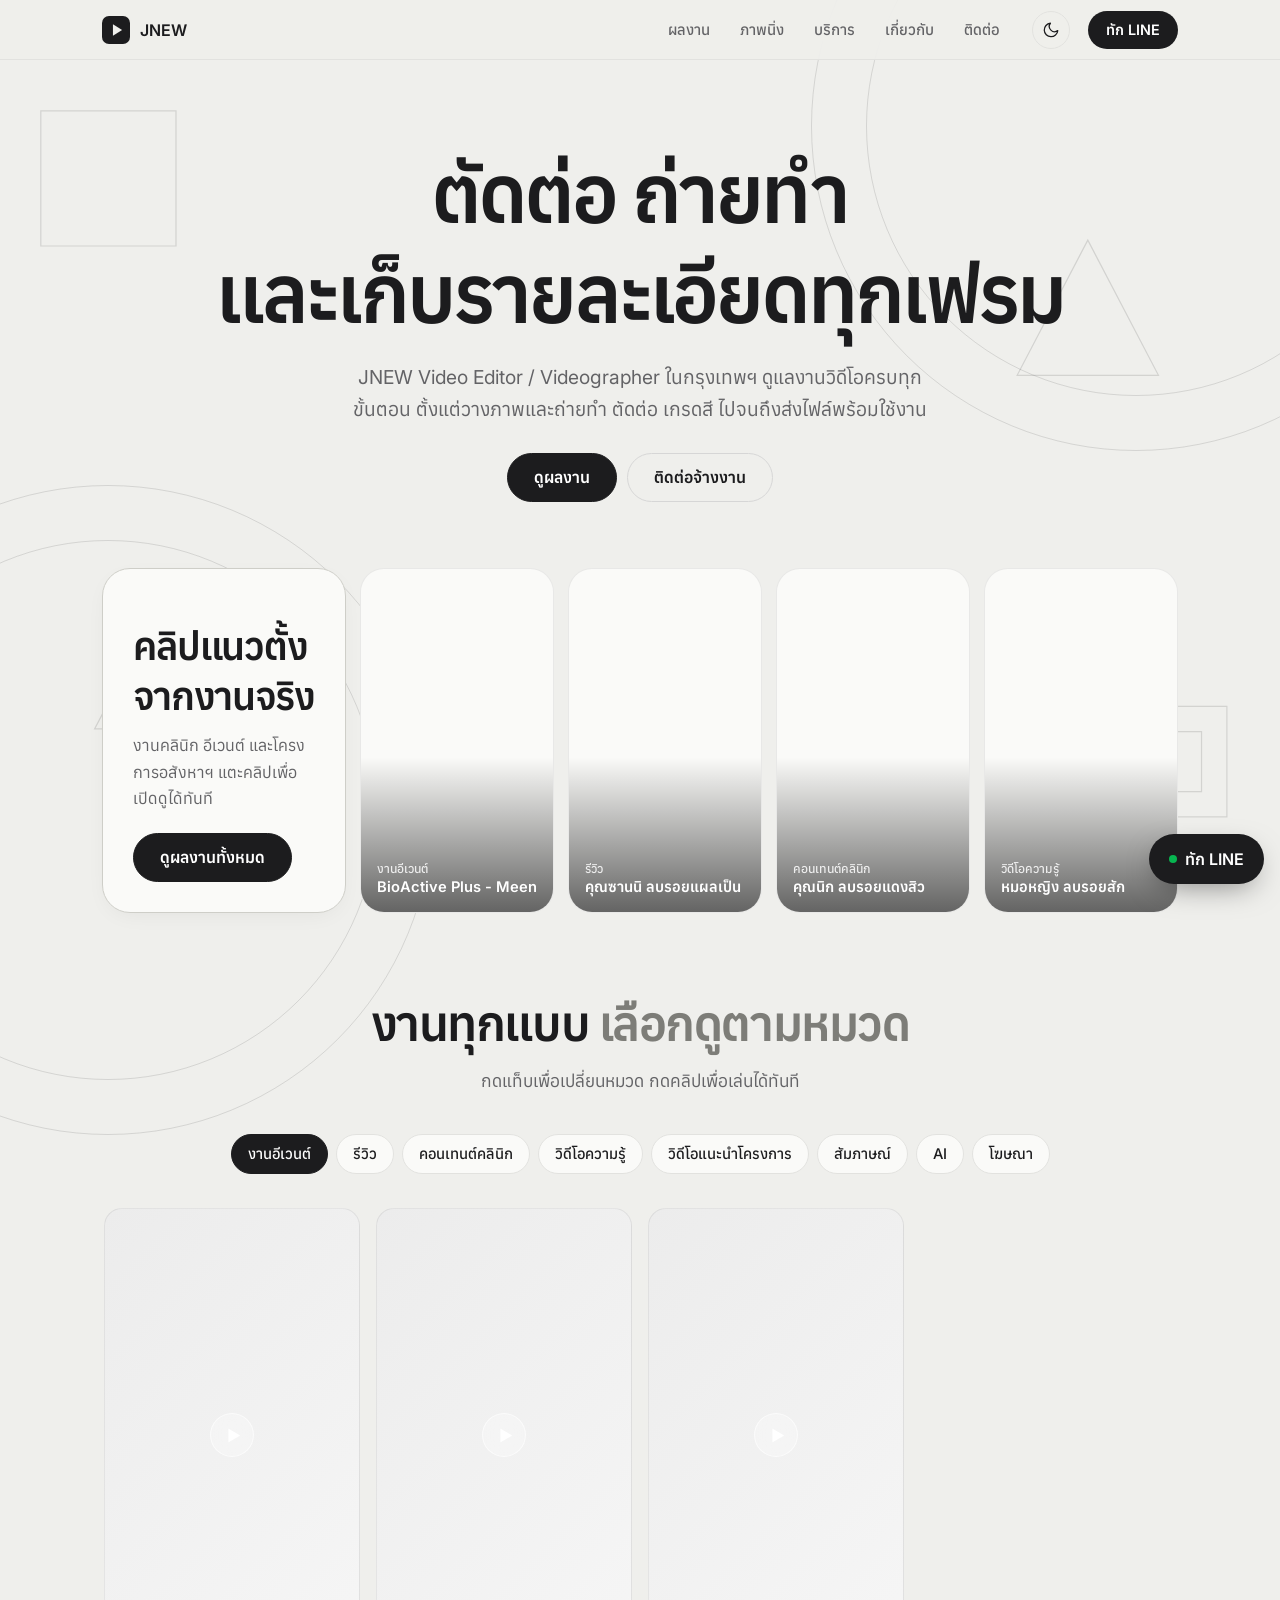
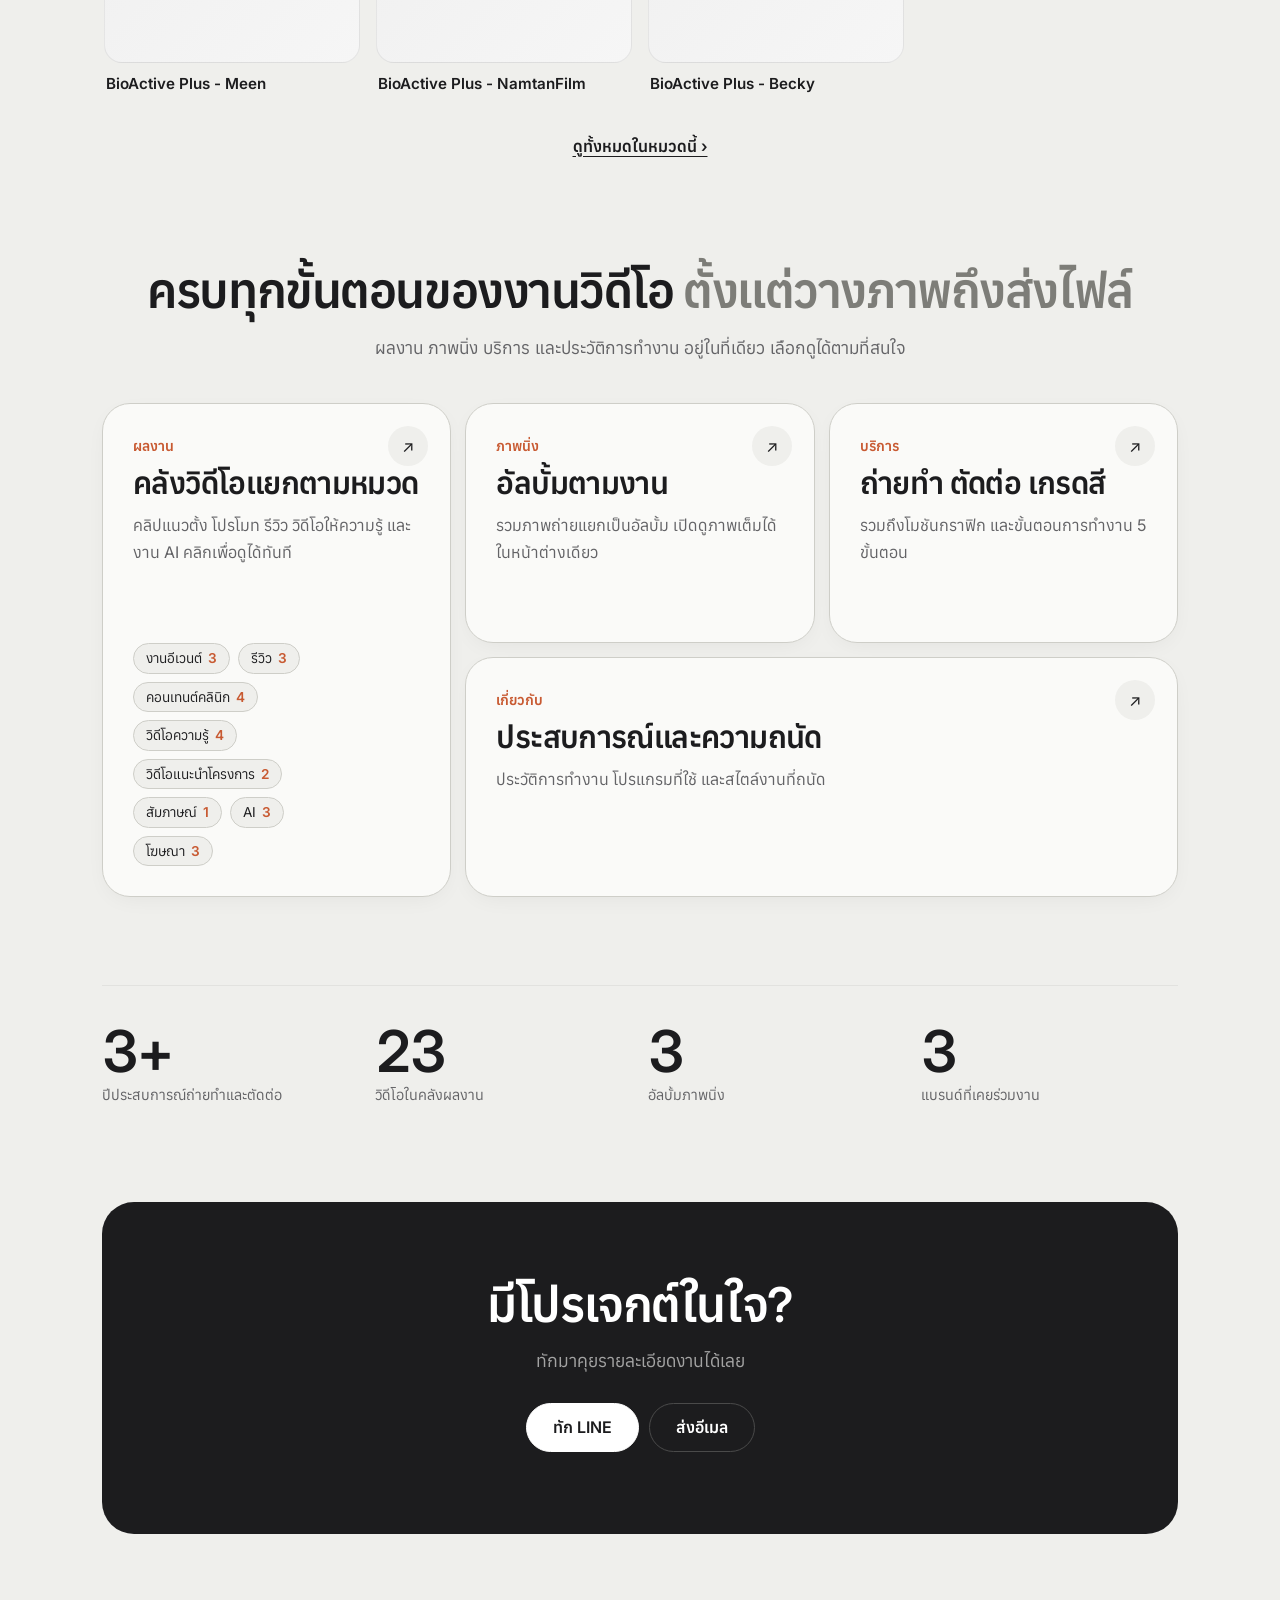
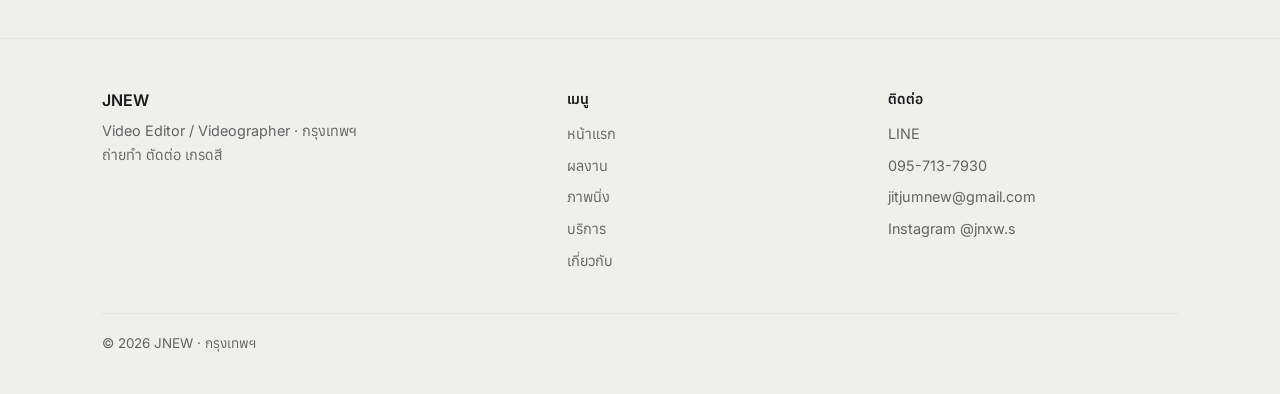
==== index.html @ a4f6f4ff "Add files via upload" ====
<!DOCTYPE html>
<html lang="th">
<head>
<meta charset="utf-8">
<script>(function(){try{var t=localStorage.getItem("jnew-theme");if(t!=="light"&&t!=="dark")t=matchMedia("(prefers-color-scheme:dark)").matches?"dark":"light";document.documentElement.setAttribute("data-theme",t)}catch(e){}})()</script>
<meta name="theme-color" content="#efefec">
<meta name="color-scheme" content="light dark">
<meta name="viewport" content="width=device-width, initial-scale=1, viewport-fit=cover">
<meta name="description" content="ผลงานวิดีโอและภาพนิ่งของ JNEW Video Editor / Videographer ในกรุงเทพฯ ถ่ายทำ ตัดต่อ เกรดสี ครบจบในที่เดียว">
<link rel="canonical" href="https://jnewst.github.io/jnewst/">
<meta property="og:type" content="website">
<meta property="og:locale" content="th_TH">
<meta property="og:site_name" content="JNEW">
<meta property="og:title" content="JNEW Portfolio">
<meta property="og:description" content="ผลงานวิดีโอและภาพนิ่งของ JNEW Video Editor / Videographer ในกรุงเทพฯ ถ่ายทำ ตัดต่อ เกรดสี ครบจบในที่เดียว">
<meta property="og:url" content="https://jnewst.github.io/jnewst/">
<meta property="og:image" content="https://jnewst.github.io/jnewst/og-v3.jpg">
<meta property="og:image:width" content="1200">
<meta property="og:image:height" content="630">
<meta property="og:image:type" content="image/jpeg">
<meta property="og:image:alt" content="JNEW Video Editor / Videographer รับถ่ายทำ ตัดต่อ เกรดสี">
<meta name="twitter:card" content="summary_large_image">
<meta name="twitter:title" content="JNEW Portfolio">
<meta name="twitter:description" content="ผลงานวิดีโอและภาพนิ่งของ JNEW Video Editor / Videographer ในกรุงเทพฯ ถ่ายทำ ตัดต่อ เกรดสี ครบจบในที่เดียว">
<meta name="twitter:image" content="https://jnewst.github.io/jnewst/og-v3.jpg">
<link rel="icon" href="data:image/svg+xml,%3Csvg xmlns='http://www.w3.org/2000/svg' viewBox='0 0 64 64'%3E%3Crect width='64' height='64' rx='14' fill='%230b0b0b'/%3E%3Cpolygon points='25,19 25,45 46,32' fill='%23fff'/%3E%3C/svg%3E">
<title>JNEW Portfolio</title>
<link rel="stylesheet" href="https://fonts.googleapis.com/css2?family=Inter:wght@400;500;600;700&family=Anuphan:wght@300;400;500;600;700&display=swap">
<link rel="stylesheet" href="style.css?v=20261117-5">
</head>
<body>
<a class="skip" href="#main">ข้ามไปเนื้อหาหลัก</a>
<header class="top" id="top"><div class="bar"><a class="brand" href="index.html" aria-label="หน้าแรก"><svg viewBox="0 0 64 64" aria-hidden="true"><rect width="64" height="64" rx="16" fill="#0b0b0b"/><polygon points="25,19 25,45 46,32" fill="#fff"/></svg><span><b>JNEW</b></span></a><nav id="menu" aria-label="เมนูหลัก"><a href="works.html">ผลงาน</a><a href="photos.html" id="navphotos">ภาพนิ่ง</a><a href="services.html">บริการ</a><a href="about.html">เกี่ยวกับ</a><a href="contact.html">ติดต่อ</a></nav><button class="tgl" type="button" aria-label="เปลี่ยนเป็นโหมดมืด"><svg class="i-sun" viewBox="0 0 24 24" aria-hidden="true"><circle cx="12" cy="12" r="4"/><path d="M12 2v2M12 20v2M4.9 4.9l1.4 1.4M17.7 17.7l1.4 1.4M2 12h2M20 12h2M4.9 19.1l1.4-1.4M17.7 6.3l1.4-1.4"/></svg><svg class="i-moon" viewBox="0 0 24 24" aria-hidden="true"><path d="M21 12.8A9 9 0 1 1 11.2 3a7 7 0 0 0 9.8 9.8z"/></svg></button><a class="cta" href="https://line.me/ti/p/kPOHMV6HEb" target="_blank" rel="noopener">ทัก LINE</a><button class="mbtn" type="button" aria-label="เมนู" aria-expanded="false" aria-controls="menu"><i></i><i></i></button></div></header>
<main id="main">
<div class="wrap hero">
<h1><span class="nw">ตัดต่อ</span> <span class="nw">ถ่ายทำ</span><br><span class="nw">และเก็บ</span><wbr><span class="nw">รายละเอียด</span><wbr><span class="nw">ทุกเฟรม</span></h1>
<p class="lead">JNEW Video Editor / Videographer ในกรุงเทพฯ ดูแลงานวิดีโอครบทุกขั้นตอน ตั้งแต่วางภาพและถ่ายทำ ตัดต่อ เกรดสี ไปจนถึงส่งไฟล์พร้อมใช้งาน</p>
<a class="btn" href="works.html">ดูผลงาน</a><a class="btn o" href="https://line.me/ti/p/kPOHMV6HEb" target="_blank" rel="noopener">ติดต่อจ้างงาน</a>
</div>
<div class="wrap">
<section id="featured">
<div class="bento" id="bento">
  <div class="bi"><h2><span class="nw">คลิปแนวตั้ง</span><wbr><span class="nw">จากงานจริง</span></h2><p>งานคลินิก อีเวนต์ และโครงการอสังหาฯ แตะคลิปเพื่อเปิดดูได้ทันที</p><a class="btn" href="works.html">ดูผลงานทั้งหมด</a></div>
</div>
</section>
<section id="bycat"><h2><span class="nw">งานทุกแบบ</span> <span class="g"><span class="nw">เลือกดู</span><wbr><span class="nw">ตามหมวด</span></span></h2><p class="sub">กดแท็บเพื่อเปลี่ยนหมวด กดคลิปเพื่อเล่นได้ทันที</p>
<div class="filters" id="htabs" role="group" aria-label="เลือกหมวดผลงาน"></div>
<div class="hrow" id="hrow"></div>
<p class="more"><a class="lnk" id="hall" href="works.html">ดูทั้งหมดในหมวดนี้ ›</a></p>
</section>
<section><h2><span class="nw">ครบทุกขั้นตอน</span><wbr><span class="nw">ของงานวิดีโอ</span> <span class="g"><span class="nw">ตั้งแต่วางภาพ</span><wbr><span class="nw">ถึงส่งไฟล์</span></span></h2><p class="sub">ผลงาน ภาพนิ่ง บริการ และประวัติการทำงาน อยู่ในที่เดียว เลือกดูได้ตามที่สนใจ</p>
<div class="tiles"><a class="tile" href="works.html"><small>ผลงาน</small><b><span class="nw">คลังวิดีโอ</span><wbr><span class="nw">แยกตามหมวด</span></b><span>คลิปแนวตั้ง โปรโมท รีวิว วิดีโอให้ความรู้ และงาน AI คลิกเพื่อดูได้ทันที</span><div class="tags" id="worktags"></div><i aria-hidden="true">↗</i></a><a class="tile" href="photos.html"><small>ภาพนิ่ง</small><b>อัลบั้มตามงาน</b><span>รวมภาพถ่ายแยกเป็นอัลบั้ม เปิดดูภาพเต็มได้ในหน้าต่างเดียว</span><i aria-hidden="true">↗</i></a><a class="tile" href="services.html"><small>บริการ</small><b>ถ่ายทำ ตัดต่อ เกรดสี</b><span>รวมถึงโมชันกราฟิก และขั้นตอนการทำงาน 5 ขั้นตอน</span><i aria-hidden="true">↗</i></a><a class="tile" href="about.html"><small>เกี่ยวกับ</small><b><span class="nw">ประสบการณ์</span><wbr><span class="nw">และความถนัด</span></b><span>ประวัติการทำงาน โปรแกรมที่ใช้ และสไตล์งานที่ถนัด</span><i aria-hidden="true">↗</i></a></div></section>
<div class="stats" aria-label="สถิติโดยย่อ">
  <div><b class="num"><span data-stat="years" data-suffix="+" data-to="3">3+</span></b><small>ปีประสบการณ์ถ่ายทำและตัดต่อ</small></div>
  <div><b class="num"><span data-stat="works" data-to="23">23</span></b><small>วิดีโอในคลังผลงาน</small></div>
  <div><b class="num"><span data-stat="albums" data-to="3">3</span></b><small>อัลบั้มภาพนิ่ง</small></div>
  <div><b class="num"><span data-stat="brands" data-to="3">3</span></b><small><span class="nw">แบรนด์ที่เคยร่วมงาน</span></small></div>
</div>
<section class="band"><div class="dark"><h2><span class="nw">มีโปรเจกต์ในใจ?</span></h2><p>ทักมาคุยรายละเอียดงานได้เลย</p><a class="btn" href="https://line.me/ti/p/kPOHMV6HEb" target="_blank" rel="noopener">ทัก LINE</a><a class="btn o" href="mailto:jitjumnew@gmail.com">ส่งอีเมล</a></div></section>
</div>
</main>
<footer class="ft"><div class="wrap"><div class="fgrid"><div><b>JNEW</b><p>Video Editor / Videographer · กรุงเทพฯ<br>ถ่ายทำ ตัดต่อ เกรดสี</p></div><div><h4>เมนู</h4><a href="index.html">หน้าแรก</a><a href="works.html">ผลงาน</a><a href="photos.html">ภาพนิ่ง</a><a href="services.html">บริการ</a><a href="about.html">เกี่ยวกับ</a></div><div><h4>ติดต่อ</h4><a href="https://line.me/ti/p/kPOHMV6HEb" target="_blank" rel="noopener">LINE</a><a href="tel:+66957137930">095-713-7930</a><a href="mailto:jitjumnew@gmail.com">jitjumnew@gmail.com</a><a href="https://www.instagram.com/jnxw.s?psln=MWlkempwNTc1dDA4Mw==" target="_blank" rel="noopener">Instagram @jnxw.s</a></div></div><p class="fine">© 2026 JNEW · กรุงเทพฯ</p></div></footer>
<a class="linefab" href="https://line.me/ti/p/kPOHMV6HEb" target="_blank" rel="noopener" aria-label="ทักทาง LINE">ทัก LINE</a>
<dialog id="vdlg" class="adlg vdlg" aria-label="เล่นวิดีโอ"><div class="ablur"></div><div class="awrap"><div class="ahead"><b id="vtitle"></b><small id="vcat"></small></div><div class="aslot" id="vslot"><div class="apanel" id="vpanel"><img class="acover" id="vcover" alt=""><div class="vplayer" id="vplayer"></div></div></div><div class="vtools"><button class="vshare vnav" id="vprev" type="button" aria-label="คลิปก่อนหน้า">‹ ก่อนหน้า</button><button class="vshare" id="vshare" type="button">คัดลอกลิงก์ผลงานนี้</button><button class="vshare vnav" id="vnext" type="button" aria-label="คลิปถัดไป">ถัดไป ›</button><a class="vext" id="vext" target="_blank" rel="noopener">เล่นไม่ได้? เปิดดูบน Vimeo</a></div></div><button id="vclose">ปิด</button></dialog><script src="site.js?v=20261117-5"></script>
</body>
</html>
---- style.css ----
/* base + dialogs + cards (from original) */
.card .badge{position:absolute;right:8px;bottom:8px;z-index:1;font-size:.8rem;background:rgba(0,0,0,.6);border:1px solid rgba(255,255,255,.35);border-radius:99px;padding:1px 10px;color:#fff}
.adlg{position:fixed;inset:0;width:100vw;max-width:none;height:100vh;height:100dvh;max-height:none;margin:0;padding:0;border:0;border-radius:0;background:transparent;color:var(--ink);overflow:hidden;--ease:cubic-bezier(.32,.72,0,1)}
.adlg::backdrop{background:transparent}
.adlg .ablur{position:absolute;inset:0;background:rgba(11,11,11,.55);opacity:0;-webkit-backdrop-filter:blur(0);backdrop-filter:blur(0);transition:opacity .45s ease,-webkit-backdrop-filter .5s ease,backdrop-filter .5s ease}
.adlg.in .ablur{opacity:1;-webkit-backdrop-filter:blur(30px) saturate(1.3);backdrop-filter:blur(30px) saturate(1.3)}
.adlg .awrap{position:absolute;inset:0;display:flex;flex-direction:column;align-items:center;justify-content:center;gap:14px;padding:max(24px,env(safe-area-inset-top)) 12px 24px}
.adlg .ahead{text-align:center;color:#fff;max-width:92vw;opacity:0;transform:translateY(10px);transition:opacity .4s ease .12s,transform .55s var(--ease) .12s}
.adlg.in .ahead{opacity:1;transform:none}
.adlg .ahead b{display:block;font-size:1.5rem;font-weight:600;line-height:1.3;text-shadow:0 2px 16px #0009;overflow-wrap:anywhere}
.adlg .ahead small{display:block;color:#bdbdbd;font-size:.9rem}
.adlg .aslot{width:min(920px,92vw)}
.adlg .apanel{position:relative;overflow:hidden;border-radius:30px;background:rgba(32,32,32,.55);-webkit-backdrop-filter:blur(30px);backdrop-filter:blur(30px);border:1px solid rgba(255,255,255,.16);box-shadow:0 30px 80px -20px #000c,inset 0 1px 0 #ffffff30}
.adlg .apanel.fly{position:fixed;margin:0;transition:left .55s var(--ease),top .55s var(--ease),width .55s var(--ease),height .55s var(--ease),border-radius .55s var(--ease)}
.adlg .acover{position:absolute;inset:0;width:100%;height:100%;object-fit:cover;pointer-events:none;transition:opacity .45s ease}
.adlg.in .acover{opacity:0}
.adlg .agrid{position:relative;max-height:calc(100vh - 170px);max-height:calc(100dvh - 170px);overflow:auto;overscroll-behavior:contain;padding:16px;display:flex;flex-wrap:wrap;align-content:flex-start;gap:10px;--h:150px;opacity:0;transition:opacity .35s ease .2s}
.adlg.in .agrid{opacity:1}
@media(min-width:720px){.adlg .agrid{--h:210px}}
.adlg .agrid::after{content:"";flex:100 1 0}
.adlg .agrid button{padding:0;border:0;border-radius:14px;overflow:hidden;aspect-ratio:var(--r,1);flex:var(--r,1) 1 calc(var(--r,1)*var(--h,150px));min-width:0;cursor:pointer;background:#1c1c1c;opacity:0;transform:scale(.82);transition:opacity .4s ease,transform .55s var(--ease);transition-delay:calc(var(--i,0)*24ms + 240ms)}
.adlg.in .agrid button{opacity:1;transform:none}
.adlg.in .agrid button:hover{transform:scale(1.04);transition-delay:0s}
.adlg .agrid img{display:block;width:100%;height:100%;object-fit:cover}
.card.album:active{transform:scale(.97)}
.card:active{transform:scale(.97)}
.vdlg .apanel{width:100%;height:100%;background:#000}
.vdlg .vplayer{position:absolute;inset:0;opacity:0;transition:opacity .25s ease}
.vdlg.in .vplayer{opacity:1;transition:opacity .4s ease .4s}
.vdlg .vplayer iframe{position:absolute;left:50%;top:50%;width:var(--pw);height:var(--ph);transform:translate(-50%,-50%);border:0;background:#000}
.vdlg .vext{color:#bdbdbd;font-size:.85rem;text-decoration:none;opacity:0;transition:opacity .3s ease}
.vdlg.in .vext{opacity:1;transition:opacity .4s ease .5s}
@media(prefers-reduced-motion:reduce){.adlg *{transition-duration:.01ms!important;transition-delay:0s!important}}
#pprev,#pnext{top:50%;transform:translateY(-50%);right:auto;left:8px;font-size:1.3rem;padding:0 14px}
#pnext{left:auto;right:8px}
#pdlg{width:auto;max-width:94vw;background:transparent}
#pdlg img{display:block;max-width:94vw;max-height:88vh;margin:auto;border-radius:6px}
.card .poster{position:relative;aspect-ratio:9/16;overflow:hidden;display:grid;place-items:center;transition:filter .2s}
.card.h .poster{aspect-ratio:16/9}
.card .poster img{position:absolute;inset:0;width:100%;height:100%;object-fit:cover}
.card .play{position:relative;z-index:1;width:46px;height:46px;border-radius:50%;background:rgba(0,0,0,.5);border:1px solid rgba(255,255,255,.5);display:grid;place-items:center;font-size:1rem;padding-left:3px}
.card:hover .poster{filter:brightness(1.3)}
dialog{border:0;padding:0;background:#000;width:min(960px,94vw);border-radius:6px;position:fixed}
dialog::backdrop{background:rgba(11,11,11,.85)}
dialog .box{aspect-ratio:16/9;display:grid;place-items:center;color:#fff;text-align:center;padding:20px}
dialog .box.v{aspect-ratio:9/16;max-height:88vh;padding:0}
dialog iframe{width:100%;height:100%;border:0}
dialog>button{position:absolute;top:8px;right:8px;font:inherit;background:#fff;color:#000;border:0;border-radius:4px;padding:2px 12px;cursor:pointer;z-index:2}
.card .poster img{transition:opacity .5s ease}
.linefab{position:fixed;right:max(16px,env(safe-area-inset-right,0px));bottom:calc(16px + env(safe-area-inset-bottom,0px));z-index:40;display:inline-flex;align-items:center;gap:8px;padding:11px 20px;border-radius:99px;background:#06c755;color:#fff;font-weight:600;text-decoration:none;box-shadow:0 10px 30px -8px #06c755aa,0 4px 14px #0008;transition:transform .3s ease,box-shadow .3s ease}
.linefab::before{content:"";width:9px;height:9px;border-radius:50%;background:#fff;opacity:.9}
@media(hover:hover){.linefab:hover{transform:translateY(-3px);box-shadow:0 14px 36px -8px #06c755cc,0 4px 14px #0008}}
.js section.rv{opacity:0;transform:translateY(22px);transition:opacity .8s ease,transform .8s cubic-bezier(.32,.72,0,1)}
.js section.rv.vis{opacity:1;transform:none}
@media(prefers-reduced-motion:reduce){.reel2 .rt,.card .poster.sk::after{animation:none}.js section.rv{opacity:1;transform:none;transition:none}}
.adlg{color:#f5f5f5}
/* ===== Mobbin-style: monochrome canvas, black pills, soft cards ===== */
:root{--bg:#efefec;--soft:#fafaf8;--ink:#1c1c1e;--mute:#636366;--line:#e2e2df;--on-ink:#fff;--glass:rgba(239,239,236,.85);--hover:#e6e6e2;--bd:#d6d6d6;--tilebd:#cecec8;--tilebdh:#c85a32;--bw:1.5px;--tileshadow:0 6px 24px -8px rgba(0,0,0,.07);--geo:rgba(28,28,30,.13);--ring:rgba(28,28,30,.12);--g:#7d7d78;--accent:#c85a32;--ease:cubic-bezier(.32,.72,0,1);color-scheme:light}
:root[data-theme=dark]{--bg:#111113;--soft:#1c1c1f;--ink:#f2f2f5;--mute:#9e9ea4;--line:#2e2e32;--on-ink:#111113;--glass:rgba(17,17,19,.85);--hover:#252529;--bd:#3a3a3f;--tilebd:#2e2e32;--tilebdh:#4a4a50;--tileshadow:0 1px 2px rgba(0,0,0,.35);--geo:rgba(255,255,255,.10);--bw:1px;--accent:#e0714a;--ring:rgba(255,255,255,.08);--g:#6f6f76;color-scheme:dark}
.adlg,dialog{--ink:#f5f5f5;--mute:#a3a3a3;--line:#2a2a2a;--panel:#141414}
*,*::before,*::after{box-sizing:border-box}
html{scroll-behavior:smooth;-webkit-text-size-adjust:100%}
body{margin:0;background-color:var(--bg);color:var(--ink);font-family:"Inter","Anuphan",-apple-system,BlinkMacSystemFont,"Segoe UI","Anuphan",system-ui,sans-serif;line-height:1.65;overflow-x:clip;-webkit-font-smoothing:antialiased}
a{color:inherit}
:focus-visible{outline:2px solid var(--ink);outline-offset:3px;border-radius:8px}
.wrap{max-width:1120px;margin:0 auto;padding:0 22px}
.skip{position:absolute;left:-999px;top:8px;z-index:100;background:#000;color:#fff;padding:8px 14px;border-radius:8px}
.skip:focus{left:12px}
/* header */
header.top{position:sticky;top:0;z-index:50}
header.top::before{content:"";position:absolute;inset:0;background:var(--glass);-webkit-backdrop-filter:saturate(180%) blur(16px);backdrop-filter:saturate(180%) blur(16px);border-bottom:1px solid var(--line)}
.bar{position:relative;display:flex;align-items:center;gap:18px;max-width:1120px;height:60px;margin:0 auto;padding:0 22px}
.brand{display:flex;align-items:center;gap:10px;text-decoration:none;white-space:nowrap}
.brand svg{width:28px;height:28px;flex:none}
.brand b{font-size:1rem;font-weight:600;letter-spacing:-.01em}
.brand small{display:none}
header.top nav{display:flex;gap:2px;margin-left:auto}
header.top nav a{padding:8px 14px;border-radius:999px;text-decoration:none;color:var(--mute);font-size:.93rem;font-weight:500;transition:color .2s ease,background .2s ease}
header.top nav a:hover{color:var(--ink);background:var(--soft)}
header.top nav a[aria-current]{color:var(--ink)}
.cta{display:inline-flex;align-items:center;min-height:38px;padding:4px 18px;border-radius:999px;background:var(--ink);color:var(--on-ink);text-decoration:none;font-size:.9rem;font-weight:600;transition:transform .3s var(--ease),box-shadow .3s ease}
.mbtn{display:none;position:relative;width:44px;height:44px;margin-right:-10px;background:none;border:0;cursor:pointer}
.mbtn i{position:absolute;left:13px;right:13px;top:19px;height:1.5px;border-radius:2px;background:var(--ink);transition:transform .35s var(--ease),top .35s var(--ease)}
.mbtn i+i{top:25px}
header.top.open .mbtn i{top:22px;transform:rotate(45deg)}
header.top.open .mbtn i+i{transform:rotate(-45deg)}
@media(max-width:720px){
 .bar{height:54px;padding:0 16px}
 .cta{display:none}
 .mbtn{display:block;margin-left:auto}
 header.top nav{position:absolute;left:0;right:0;top:100%;display:none;flex-direction:column;gap:0;margin:0;padding:6px 22px 22px;background:var(--bg);-webkit-backdrop-filter:blur(16px);backdrop-filter:blur(16px);border-bottom:1px solid var(--line);max-height:calc(100vh - 54px);max-height:calc(100dvh - 54px);overflow:auto}
 header.top.open nav{display:flex}
 header.top nav a{padding:15px 0;border-radius:0;border-bottom:1px solid var(--line);font-size:1.3rem;font-weight:600;color:var(--ink)}
 header.top nav a:hover{background:none}
}
@media(min-width:721px){.linefab{display:none}}
/* type + buttons */
h1{font-size:clamp(2.5rem,7vw,5rem);line-height:1.25;text-wrap:balance;margin:0 0 18px;font-weight:600;letter-spacing:-.035em}
h1.ph{font-size:clamp(2.2rem,5.5vw,3.6rem);margin:0 0 10px;text-align:center}
h2{font-size:clamp(1.8rem,4.4vw,3rem);line-height:1.3;margin:0 0 12px;font-weight:600;letter-spacing:-.03em;text-align:center;text-wrap:balance}
h2 .g{color:var(--g)}
h3{font-size:1.02rem;font-weight:600;margin:0 0 10px}
.sub{color:var(--mute);margin:0 auto 36px;max-width:40em;font-size:1.08rem;text-align:center}
.lead{max-width:30em;margin:0 auto 28px;color:var(--mute);font-size:1.2rem}
.btn{display:inline-flex;align-items:center;justify-content:center;min-height:48px;padding:10px 26px;border-radius:999px;text-decoration:none;font-weight:600;font-size:1rem;background:var(--ink);color:var(--on-ink);border:1px solid var(--ink);margin:0 5px 10px;transition:transform .3s var(--ease),box-shadow .3s ease,background .2s ease}
.btn.o{background:transparent;color:var(--ink);border-color:var(--bd)}
.btn.o::after{content:none}
.lnk{display:inline-flex;align-items:center;min-height:48px;font-weight:600;text-decoration:underline;text-underline-offset:4px;margin:0 8px 10px}
section{position:relative;padding:72px 0 8px}
.pg{padding-top:60px}
/* home */
.hero{text-align:center;padding:84px 22px 8px}
.tiles{display:grid;gap:14px;grid-template-columns:1fr;margin-top:40px}
@media(min-width:720px){.tiles{grid-template-columns:repeat(2,1fr)}}
.tile{position:relative;display:flex;flex-direction:column;min-height:240px;padding:30px;border-radius:28px;background:var(--soft);text-decoration:none;transition:transform .45s var(--ease),background .25s ease}
.tile small{font-weight:500;font-size:.88rem;color:var(--mute)}
.tile b{font-size:clamp(1.4rem,3vw,1.9rem);line-height:1.35;font-weight:600;letter-spacing:-.02em;margin:6px 0 8px;max-width:14em}
.tile span{color:var(--mute);max-width:30em}
.tile i{position:absolute;top:22px;right:22px;width:40px;height:40px;border-radius:50%;background:var(--bg);display:grid;place-items:center;font-style:normal;transition:background .25s ease,color .25s ease,transform .35s var(--ease)}
.stats{display:grid;grid-template-columns:repeat(2,minmax(0,1fr));gap:28px 16px;margin-top:80px;padding-top:32px;border-top:1px solid var(--line)}
@media(min-width:720px){.stats{grid-template-columns:repeat(4,minmax(0,1fr))}}
.num{display:block;font-size:clamp(2.4rem,5vw,3.6rem);line-height:1.15;font-weight:600;font-variant-numeric:tabular-nums;letter-spacing:-.04em}
.stats small{display:block;color:var(--mute);font-size:.9rem;line-height:1.5}
.band{padding:96px 0 0}
.dark{background:var(--ink);color:#fff;border-radius:32px;padding:72px 24px;text-align:center}
.dark h2{color:#fff;margin-bottom:10px}
.dark p{color:#a3a3a3;margin:0 auto 28px;font-size:1.1rem}
.dark .btn{background:#fff;color:var(--ink);border-color:#fff}
.dark .btn.o{background:transparent;color:#fff;border-color:#4a4a4a}
/* filters, quick tags, cards */
.quick{display:flex;flex-wrap:wrap;justify-content:center;align-items:center;gap:8px;margin:0 auto 14px}
.quick small{width:100%;text-align:center;color:var(--mute);font-size:.82rem}
.quick button,.filters button{font:inherit;font-size:.92rem;font-weight:500;min-height:40px;padding:6px 16px;border-radius:999px;border:1px solid var(--line);background:var(--soft);color:var(--ink);cursor:pointer;white-space:nowrap;transition:background .2s ease,color .2s ease,border-color .2s ease,transform .3s var(--ease)}
.quick button b{margin-left:7px;font-size:.78rem;font-weight:600;color:var(--mute)}
.quick button:hover,.filters button:hover{border-color:var(--ink)}
.quick button[aria-pressed=true],.filters button[aria-pressed=true]{background:var(--ink);border-color:var(--ink);color:var(--on-ink)}
.quick button[aria-pressed=true] b{color:#bdbdbd}
.filters{display:flex;gap:8px;width:max-content;max-width:100%;margin:0 auto 36px;padding:2px;overflow-x:auto;scrollbar-width:none;background:none;border-radius:0}
.filters::-webkit-scrollbar{display:none}
.filters button{flex:none;background:var(--soft)}
.grid{display:grid;grid-template-columns:repeat(2,minmax(0,1fr));gap:28px 14px}
@media(min-width:560px){.grid{grid-template-columns:repeat(3,minmax(0,1fr))}}
@media(min-width:900px){.grid{grid-template-columns:repeat(4,minmax(0,1fr));gap:32px 18px}}
.grid.hz{grid-template-columns:repeat(auto-fit,minmax(280px,1fr));margin-top:32px}
.grid:empty{display:none}
.grid:empty+.grid.hz{margin-top:0}
.card{display:flex;flex-direction:column;background:none;border:0;padding:0;border-radius:0;overflow:visible;text-align:left;cursor:pointer;font:inherit;color:inherit;box-shadow:none;transition:transform .45s var(--ease)}
.card .poster{position:relative;display:grid;place-items:center;aspect-ratio:9/16;border-radius:18px;overflow:hidden;border:1px solid rgba(0,0,0,.07);transition:box-shadow .45s ease}
.card.h .poster{aspect-ratio:16/9}
.card.album .poster{aspect-ratio:4/3}
.card .poster img{position:absolute;inset:0;width:100%;height:100%;object-fit:cover;transition:transform .7s var(--ease),opacity .5s ease}
.card .play{position:relative;z-index:1;width:44px;height:44px;border-radius:50%;background:rgba(255,255,255,.28);-webkit-backdrop-filter:blur(10px);backdrop-filter:blur(10px);border:1px solid rgba(255,255,255,.6);display:grid;place-items:center;font-size:.95rem;padding-left:3px;color:#fff}
.card .badge{position:absolute;right:8px;bottom:8px;z-index:1;font-size:.78rem;background:rgba(0,0,0,.5);border-radius:99px;padding:1px 10px;color:#fff}
.card .t{padding:10px 2px 0;flex:1}
.card .cat{display:block;font-size:.78rem;color:var(--mute);font-weight:500;margin-bottom:1px}
.card b{display:block;font-size:.95rem;font-weight:600;line-height:1.4;overflow-wrap:anywhere}
.card p{margin:2px 0 0;color:var(--mute);font-size:.88rem}
.card:active{transform:scale(.98)}
/* services / about / contact */
.svc{display:grid;gap:14px;grid-template-columns:repeat(auto-fit,minmax(240px,1fr))}
.svc>div{padding:28px;border-radius:26px;background:var(--soft);border:1px solid var(--tilebd);transition:transform .45s var(--ease),border-color .25s ease}
.svc .ic{display:block;width:44px;height:44px;margin-bottom:18px;padding:10px;border-radius:14px;background:var(--ink);color:var(--on-ink);fill:none;stroke:currentColor;stroke-width:1.7;stroke-linecap:round;stroke-linejoin:round}
.svc b{display:block;margin-bottom:4px;font-size:1.15rem;font-weight:600}
.svc p{margin:0;color:var(--mute);font-size:.96rem}
.steps{display:grid;gap:12px;grid-template-columns:repeat(auto-fit,minmax(180px,1fr))}
.steps>div{padding:22px;border-radius:22px;background:var(--soft)}
.steps small{display:inline-grid;place-items:center;width:30px;height:30px;margin-bottom:12px;border-radius:50%;background:var(--ink);color:var(--on-ink);font-size:.85rem;font-weight:600}
.steps b{display:block;font-weight:600}
.steps p{margin:4px 0 0;color:var(--mute);font-size:.93rem}
.about{display:grid;grid-template-columns:1.2fr 1fr;gap:48px}
@media(max-width:720px){.about{grid-template-columns:1fr;gap:28px}}
.job{padding:20px 0;border-bottom:1px solid var(--line)}
.job:first-child{border-top:1px solid var(--line)}
.job b{font-size:1.08rem;font-weight:600}
.job small{color:var(--mute);display:block}
.job ul{margin:10px 0 0;padding-left:18px;color:var(--mute);font-size:.96rem}
.tools{display:flex;flex-wrap:wrap;gap:8px;margin:0 0 28px}
.tools span{padding:5px 16px;border-radius:99px;font-size:.92rem;background:var(--soft);border:1px solid var(--line)}
.ctg{display:grid;gap:14px;grid-template-columns:repeat(auto-fit,minmax(240px,1fr))}
.ct{position:relative;display:flex;flex-direction:column;min-height:140px;padding:26px;border-radius:26px;background:var(--soft);text-decoration:none;transition:transform .45s var(--ease),background .25s ease}
.ct::after{content:"↗";position:absolute;top:20px;right:20px;width:36px;height:36px;border-radius:50%;background:var(--bg);display:grid;place-items:center;font-size:.95rem}
.ct small{color:var(--mute);font-weight:500}
.ct b{font-size:1.25rem;font-weight:600;margin-top:auto;overflow-wrap:anywhere}
/* footer + fab */
footer.ft{margin-top:104px;padding:48px 0 40px;border-top:1px solid var(--line);color:var(--mute);font-size:.9rem}
.fgrid{display:grid;gap:30px;grid-template-columns:1fr}
@media(min-width:720px){.fgrid{grid-template-columns:1.5fr 1fr 1fr}}
.fgrid b{color:var(--ink);font-size:1rem;font-weight:600}
.fgrid p{margin:6px 0 0}
.fgrid h4{margin:0 0 8px;color:var(--ink);font-size:.88rem;font-weight:600}
.fgrid a{display:block;padding:4px 0;text-decoration:none}
.fgrid a:hover{color:var(--ink);text-decoration:underline}
.fine{margin:36px 0 0;padding-top:18px;border-top:1px solid var(--line);font-size:.84rem}
.linefab{position:fixed;right:max(16px,env(safe-area-inset-right,0px));bottom:calc(16px + env(safe-area-inset-bottom,0px));z-index:40;display:inline-flex;align-items:center;gap:8px;padding:12px 20px;border-radius:99px;background:var(--ink);color:var(--on-ink);font-weight:600;text-decoration:none;box-shadow:0 10px 30px -10px rgba(0,0,0,.5)}
.linefab::before{content:"";width:8px;height:8px;border-radius:50%;background:#06c755}
/* video share + toast */
.vdlg .apanel{background:#000}
.vdlg .vplayer{position:absolute;inset:0;opacity:0;transition:opacity .25s ease}
.vdlg.in .vplayer{opacity:1;transition:opacity .4s ease .4s}
.vdlg .vplayer iframe{position:absolute;left:50%;top:50%;width:var(--pw);height:var(--ph);transform:translate(-50%,-50%);border:0;background:#000}
.vdlg .vtools{display:flex;align-items:center;flex-wrap:wrap;justify-content:center;gap:10px 16px;opacity:0;transition:opacity .3s ease}
.vdlg.in .vtools{opacity:1;transition:opacity .4s ease .5s}
.vdlg .vext{color:#d4d4d4;font-size:.85rem;text-decoration:none;opacity:1;transition:none}
.vshare{font:inherit;font-size:.85rem;min-height:36px;padding:4px 16px;border-radius:999px;border:1px solid rgba(255,255,255,.4);background:rgba(255,255,255,.16);color:#fff;cursor:pointer;-webkit-backdrop-filter:blur(10px);backdrop-filter:blur(10px)}
.vshare:hover{background:rgba(255,255,255,.28)}
#toast{position:fixed;left:50%;bottom:calc(28px + env(safe-area-inset-bottom,0px));z-index:300;padding:10px 20px;border-radius:999px;background:rgba(11,11,11,.92);color:#fff;font-size:.9rem;transform:translate(-50%,16px);opacity:0;pointer-events:none;transition:opacity .3s ease,transform .4s var(--ease)}
#toast.on{opacity:1;transform:translate(-50%,0)}
/* hover + tap micro-interactions */
.cta:active,.btn:active,.linefab:active{transform:scale(.97)}
@media(hover:hover){
 .btn:not(.o):hover,.cta:hover{transform:translateY(-1px);box-shadow:0 10px 24px -10px rgba(0,0,0,.55)}
 .btn.o:hover{border-color:var(--ink)}
 .dark .btn:hover{box-shadow:0 10px 24px -10px rgba(255,255,255,.5)}
 .card:hover{transform:translateY(-3px)}
 .card:hover .poster{filter:none;box-shadow:0 22px 44px -22px rgba(0,0,0,.5)}
 .card:hover .poster img{transform:scale(1.04)}
 .tile:hover,.ct:hover{border-color:var(--tilebdh);transform:translateY(-3px)}
 .tile:hover i{background:var(--ink);color:var(--on-ink);transform:rotate(45deg)}
 .svc>div:hover{transform:translateY(-3px);border-color:var(--tilebdh)}
}
/* page transitions + reveal */
body{animation:pgin .45s ease backwards}
main{animation:rise .6s var(--ease) backwards}
@keyframes pgin{from{opacity:0}}
@keyframes rise{from{opacity:0;transform:translateY(12px)}}
html.leaving body{opacity:0;transition:opacity .22s ease}
.js section.rv{opacity:0;transform:translateY(22px);transition:opacity .8s ease,transform .8s var(--ease)}
.js section.rv.vis{opacity:1;transform:none}
@media(prefers-reduced-motion:reduce){html{scroll-behavior:auto}body,main,.card .poster.sk::after{animation:none}html.leaving body{opacity:1;transition:none}.js section.rv{opacity:1;transform:none;transition:none}.card,.tile,.ct,.btn,.cta,.svc>div{transition:none}}

/* ===== home: two-column vertical showcase + category tabs ===== */
#bycat .filters{margin-bottom:28px}
.hrow{display:flex;gap:16px;overflow-x:auto;scroll-snap-type:x proximity;padding:4px 2px 10px;scrollbar-width:none}
.hrow::-webkit-scrollbar{display:none}
.hrow .card{flex:0 0 clamp(150px,22vw,210px);scroll-snap-align:start;text-decoration:none}
.hrow .card.h{flex-basis:clamp(260px,34vw,380px)}
.more{text-align:center;margin:18px 0 0}
a.card{text-decoration:none}

/* ===== reel hint + clickable frames ===== */
/* ===== video modal nav ===== */
.vdlg .vnav{min-width:104px}
/* ===== quick contact ===== */
.ct::after{pointer-events:none}
.ct .ctl{display:flex;flex-direction:column;flex:1;min-width:0;text-decoration:none}
.ct .ctl::before{content:"";position:absolute;inset:0;border-radius:26px}
.cp{position:relative;z-index:2;align-self:flex-start;margin-top:14px;font:inherit;font-size:.85rem;font-weight:600;min-height:36px;padding:4px 16px;border-radius:999px;border:1px solid var(--bd);background:var(--soft);color:var(--ink);cursor:pointer;transition:border-color .2s ease,transform .3s var(--ease)}
.cp:hover{border-color:var(--ink)}
.cp:active{transform:scale(.96)}

/* ===== minimal home: static bento ===== */
.js section.rv{opacity:1!important;transform:none!important;transition:none!important}
#featured{padding-top:48px}
.bento{display:grid;grid-template-columns:repeat(2,minmax(0,1fr));gap:14px}
.bento .bi{grid-column:1/-1;display:flex;flex-direction:column;align-items:flex-start;justify-content:flex-end;padding:30px;border-radius:28px;background:var(--soft)}
.bento .bi h2{text-align:left;margin:0 0 10px;font-size:clamp(1.7rem,3.2vw,2.4rem)}
.bento .bi p{margin:0 0 22px;color:var(--mute);max-width:20em}
.bento .bi .btn{margin:0}
.bt{position:relative;display:block;aspect-ratio:9/16;border-radius:24px;overflow:hidden;background:var(--soft);border:1px solid rgba(0,0,0,.07);color:#fff;text-decoration:none}
.bt img{position:absolute;inset:0;width:100%;height:100%;object-fit:cover;transition:transform .7s var(--ease),opacity .5s ease}
.bt::after{content:"";position:absolute;left:0;right:0;bottom:0;height:45%;background:linear-gradient(transparent,rgba(0,0,0,.6));pointer-events:none}
.bt span{position:absolute;left:16px;right:16px;bottom:14px;z-index:1;font-size:.92rem;font-weight:600;line-height:1.4;overflow-wrap:anywhere}
.bt small{display:block;font-size:.76rem;font-weight:500;opacity:.85}
@media(hover:hover){.bt:hover img{transform:scale(1.03)}}
@media(min-width:600px){.bento{grid-template-columns:repeat(4,minmax(0,1fr))}}
@media(min-width:900px){.bento{grid-template-columns:1.25fr repeat(4,minmax(0,1fr))}.bento .bi{grid-column:auto}
 .tiles{grid-template-columns:repeat(3,minmax(0,1fr))}.tiles .tile:nth-child(1){grid-row:span 2}.tiles .tile:nth-child(4){grid-column:span 2}
 .hrow{display:grid;grid-template-columns:repeat(4,minmax(0,1fr));overflow:visible}.hrow:has(.card.h){grid-template-columns:repeat(3,minmax(0,1fr))}}
.vdlg .aslot.nav{transition:width .35s var(--ease),height .35s var(--ease)}
.vshare:disabled{opacity:.35;cursor:default}
p,.sub,.lead,.tile span,.stats small{text-wrap:pretty}
.nw{white-space:nowrap}

/* ===== soft neutral cards + dark mode ===== */
.tile,.ct,.bento .bi,.steps>div,.svc>div{border:var(--bw) solid var(--tilebd);box-shadow:var(--tileshadow)}
.tile,.ct{transition:transform .45s var(--ease),border-color .25s ease,background .25s ease}
.brand svg rect{fill:var(--ink)}.brand svg polygon{fill:var(--bg)}
body::before,body::after{content:"";position:fixed;z-index:-1;pointer-events:none;width:min(62vw,540px);aspect-ratio:1;border:1px solid var(--ring);border-radius:50%;outline:1px solid var(--ring);outline-offset:54px}
body::before{top:-16vmin;right:-14vmin}
body::after{bottom:-20vmin;left:-18vmin}
.tgl{display:inline-grid;place-items:center;flex:none;width:38px;height:38px;padding:0;border-radius:50%;border:1px solid var(--line);background:transparent;color:var(--ink);cursor:pointer;transition:background .2s ease,border-color .2s ease}
.tgl:hover{background:var(--hover);border-color:var(--bd)}
.tgl svg{width:18px;height:18px;fill:none;stroke:currentColor;stroke-width:1.7;stroke-linecap:round;stroke-linejoin:round}
.tgl .i-sun{display:none}
[data-theme=dark] .tgl .i-sun{display:block}[data-theme=dark] .tgl .i-moon{display:none}
@media(max-width:720px){.tgl{margin-left:auto}.tgl+.cta+.mbtn,.tgl+.mbtn{margin-left:4px}}
[data-theme=dark] .dark{background:var(--soft);border:1px solid var(--line)}
[data-theme=dark] .dark .btn{background:#f2f2f5;color:#111113;border-color:#f2f2f5}
[data-theme=dark] .dark .btn.o{background:transparent;color:#f2f2f5;border-color:#4a4a50}
[data-theme=dark] .card .poster{background:#1c1c1f!important}
[data-theme=dark] #toast{background:#2a2a2e;border:1px solid #3a3a3f}

/* ===== accent + bento tags + thai wrapping ===== */
.tile small,.ct small,.card .cat{color:var(--accent);font-weight:600}
.tile .tags{display:flex;flex-wrap:wrap;gap:8px;margin-top:auto;padding:24px 56px 0 0}
.tile .tags span{padding:3px 12px;border:1px solid var(--tilebd);border-radius:99px;background:var(--bg);color:var(--ink);font-size:.85rem;max-width:none}
.tile .tags b{display:inline;margin:0 0 0 6px;max-width:none;color:var(--accent);font-size:inherit;font-weight:600;letter-spacing:0}
.tile b{text-wrap:balance}
.tile b .nw{color:inherit;max-width:none}

/* ===== smooth theme switch (class is only present for ~0.5s while toggling) ===== */
html.theme-fx,html.theme-fx *,html.theme-fx *::before,html.theme-fx *::after{transition:background-color .5s ease,color .5s ease,border-color .5s ease,outline-color .5s ease,box-shadow .5s ease,fill .5s ease,stroke .5s ease!important}

/* ===== architectural geometry: slow drift ===== */
.geo{position:fixed;inset:0;z-index:-1;pointer-events:none;overflow:hidden}
.geo svg{position:absolute;fill:none;stroke:var(--geo);stroke-width:1.2;will-change:transform;animation:geodrift var(--d,18s) ease-in-out var(--dl,0s) infinite}
.geo rect,.geo polygon{vector-effect:non-scaling-stroke}
.geo .g1{width:clamp(70px,11vw,150px);top:12%;left:3%;--r:12deg;--d:19s;--dl:-4s}
.geo .g2{width:clamp(60px,9vw,120px);right:4%;bottom:9%;--r:-10deg;--d:17s;--dl:-9s}
.geo .g3{width:clamp(80px,12vw,160px);right:9%;top:26%;--r:8deg;--d:20s;--dl:-2s}
.geo .g4{width:clamp(60px,9vw,120px);left:7%;bottom:18%;--r:-14deg;--d:16s;--dl:-11s}
@keyframes geodrift{0%,100%{transform:translate(0,0) rotate(var(--r))}50%{transform:translate(22px,-30px) rotate(calc(var(--r) + 8deg))}}
@media(prefers-reduced-motion:reduce){.geo svg{animation:none}}
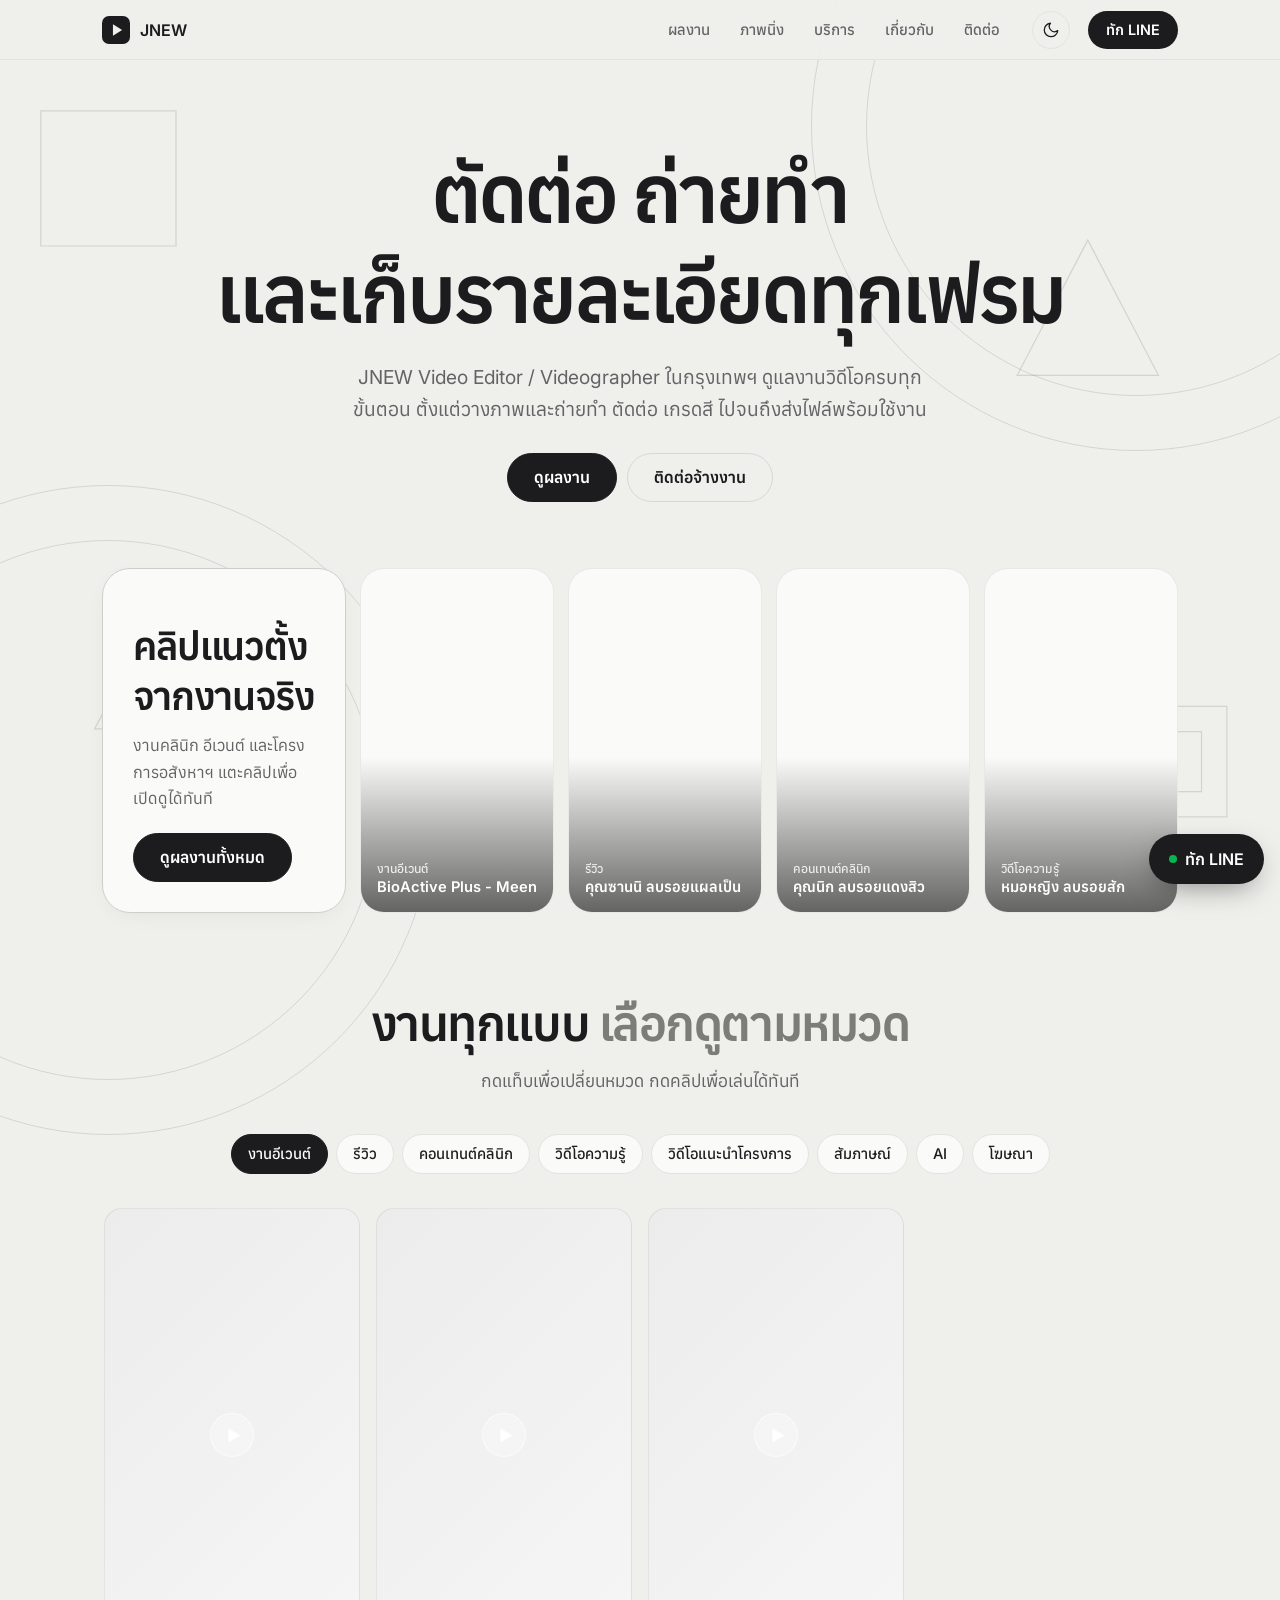
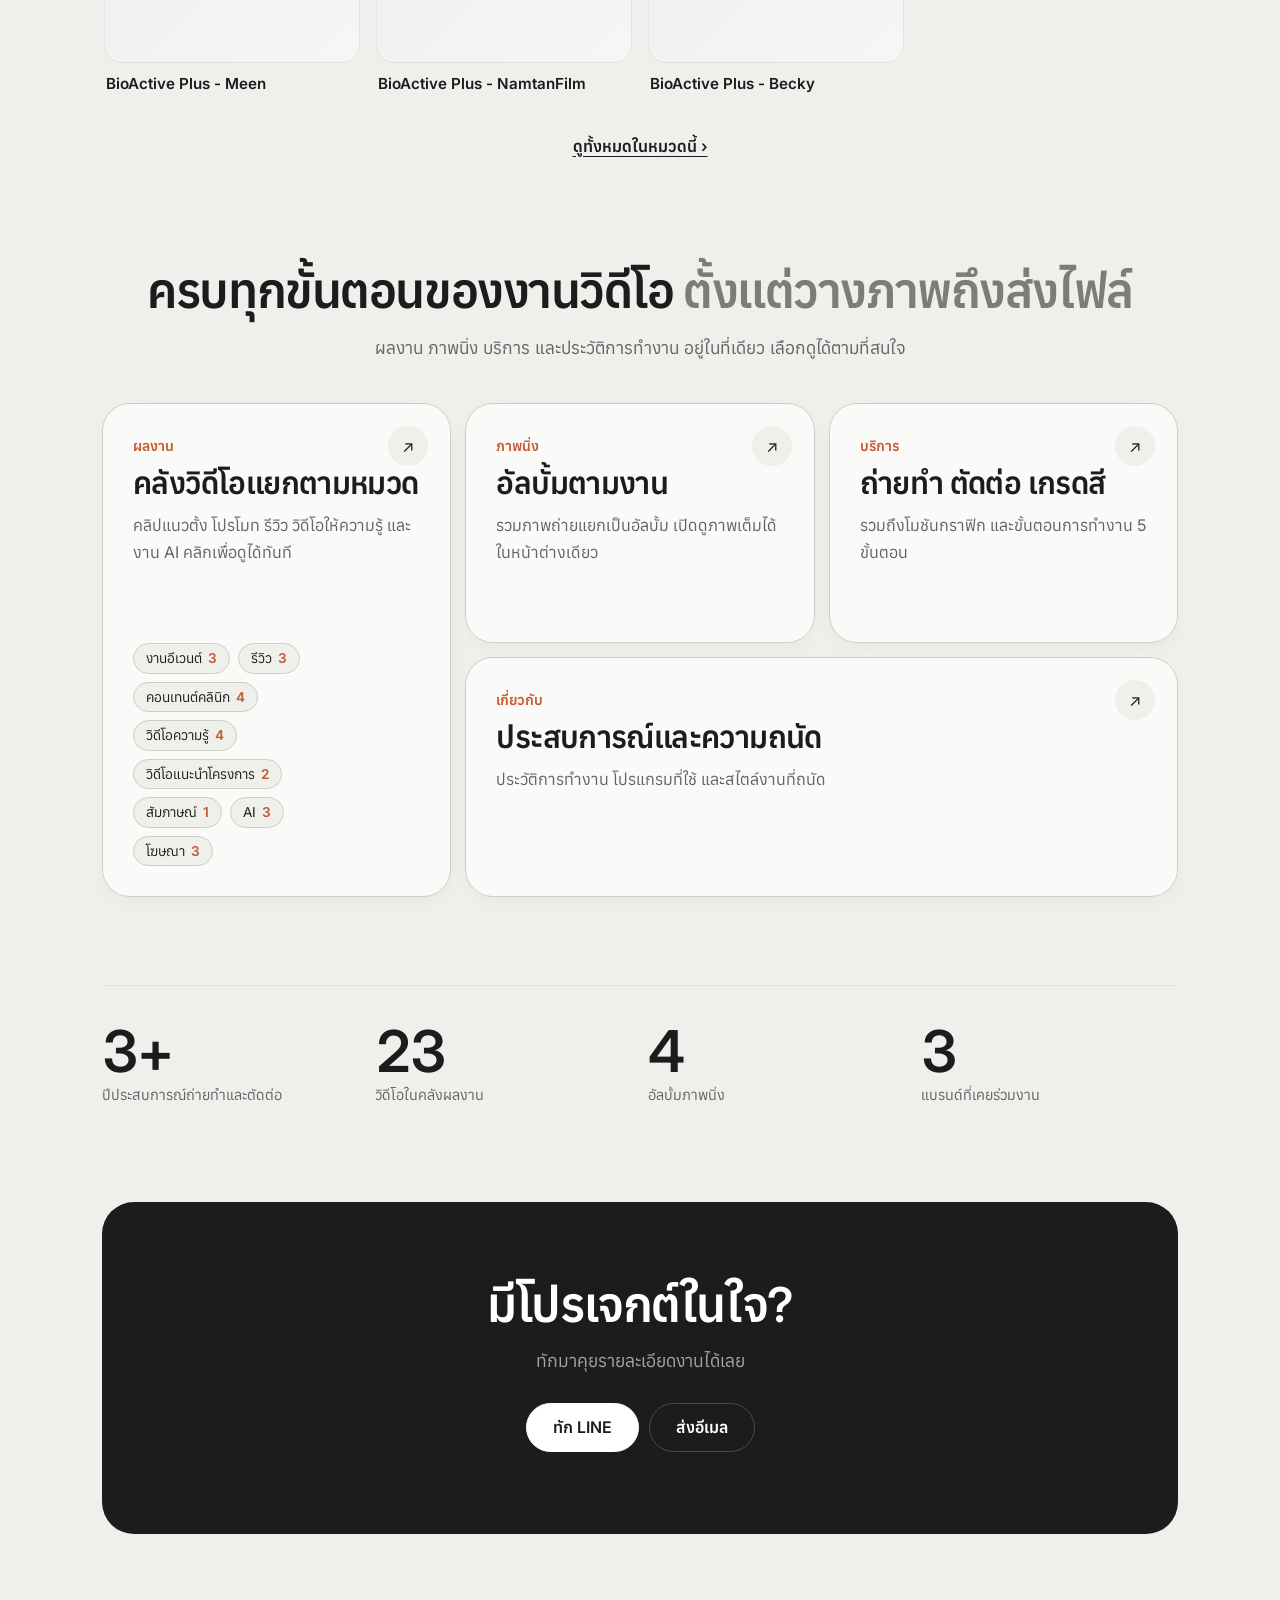
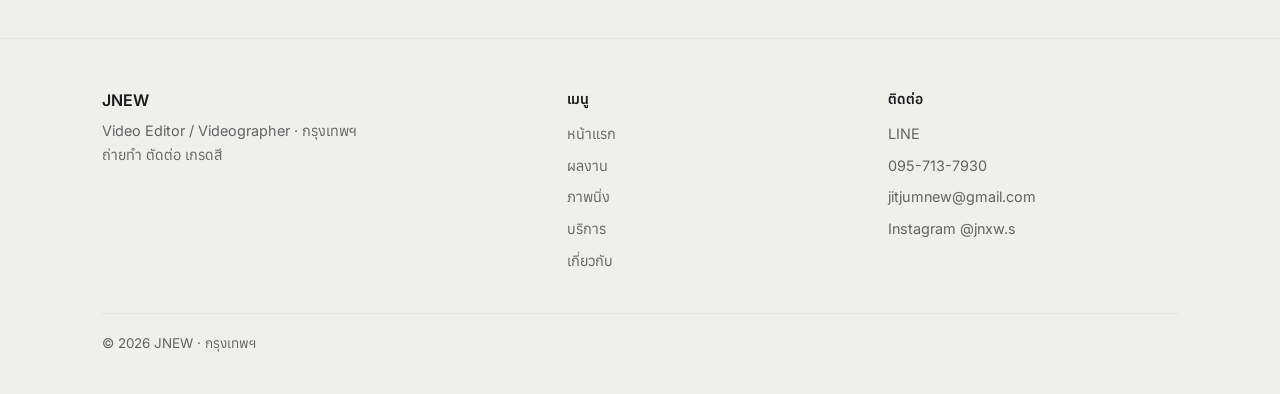
==== commit 72b57d48: "Add files via upload" ====
--- a/index.html
+++ b/index.html
@@ -26,7 +26,7 @@
 <link rel="icon" href="data:image/svg+xml,%3Csvg xmlns='http://www.w3.org/2000/svg' viewBox='0 0 64 64'%3E%3Crect width='64' height='64' rx='14' fill='%230b0b0b'/%3E%3Cpolygon points='25,19 25,45 46,32' fill='%23fff'/%3E%3C/svg%3E">
 <title>JNEW Portfolio</title>
 <link rel="stylesheet" href="https://fonts.googleapis.com/css2?family=Inter:wght@400;500;600;700&family=Anuphan:wght@300;400;500;600;700&display=swap">
-<link rel="stylesheet" href="style.css?v=20261117-5">
+<link rel="stylesheet" href="style.css?v=20261117-6">
 </head>
 <body>
 <a class="skip" href="#main">ข้ามไปเนื้อหาหลัก</a>
@@ -53,7 +53,7 @@
 <div class="stats" aria-label="สถิติโดยย่อ">
   <div><b class="num"><span data-stat="years" data-suffix="+" data-to="3">3+</span></b><small>ปีประสบการณ์ถ่ายทำและตัดต่อ</small></div>
   <div><b class="num"><span data-stat="works" data-to="23">23</span></b><small>วิดีโอในคลังผลงาน</small></div>
-  <div><b class="num"><span data-stat="albums" data-to="3">3</span></b><small>อัลบั้มภาพนิ่ง</small></div>
+  <div><b class="num"><span data-stat="albums" data-to="4">4</span></b><small>อัลบั้มภาพนิ่ง</small></div>
   <div><b class="num"><span data-stat="brands" data-to="3">3</span></b><small><span class="nw">แบรนด์ที่เคยร่วมงาน</span></small></div>
 </div>
 <section class="band"><div class="dark"><h2><span class="nw">มีโปรเจกต์ในใจ?</span></h2><p>ทักมาคุยรายละเอียดงานได้เลย</p><a class="btn" href="https://line.me/ti/p/kPOHMV6HEb" target="_blank" rel="noopener">ทัก LINE</a><a class="btn o" href="mailto:jitjumnew@gmail.com">ส่งอีเมล</a></div></section>
@@ -61,6 +61,6 @@
 </main>
 <footer class="ft"><div class="wrap"><div class="fgrid"><div><b>JNEW</b><p>Video Editor / Videographer · กรุงเทพฯ<br>ถ่ายทำ ตัดต่อ เกรดสี</p></div><div><h4>เมนู</h4><a href="index.html">หน้าแรก</a><a href="works.html">ผลงาน</a><a href="photos.html">ภาพนิ่ง</a><a href="services.html">บริการ</a><a href="about.html">เกี่ยวกับ</a></div><div><h4>ติดต่อ</h4><a href="https://line.me/ti/p/kPOHMV6HEb" target="_blank" rel="noopener">LINE</a><a href="tel:+66957137930">095-713-7930</a><a href="mailto:jitjumnew@gmail.com">jitjumnew@gmail.com</a><a href="https://www.instagram.com/jnxw.s?psln=MWlkempwNTc1dDA4Mw==" target="_blank" rel="noopener">Instagram @jnxw.s</a></div></div><p class="fine">© 2026 JNEW · กรุงเทพฯ</p></div></footer>
 <a class="linefab" href="https://line.me/ti/p/kPOHMV6HEb" target="_blank" rel="noopener" aria-label="ทักทาง LINE">ทัก LINE</a>
-<dialog id="vdlg" class="adlg vdlg" aria-label="เล่นวิดีโอ"><div class="ablur"></div><div class="awrap"><div class="ahead"><b id="vtitle"></b><small id="vcat"></small></div><div class="aslot" id="vslot"><div class="apanel" id="vpanel"><img class="acover" id="vcover" alt=""><div class="vplayer" id="vplayer"></div></div></div><div class="vtools"><button class="vshare vnav" id="vprev" type="button" aria-label="คลิปก่อนหน้า">‹ ก่อนหน้า</button><button class="vshare" id="vshare" type="button">คัดลอกลิงก์ผลงานนี้</button><button class="vshare vnav" id="vnext" type="button" aria-label="คลิปถัดไป">ถัดไป ›</button><a class="vext" id="vext" target="_blank" rel="noopener">เล่นไม่ได้? เปิดดูบน Vimeo</a></div></div><button id="vclose">ปิด</button></dialog><script src="site.js?v=20261117-5"></script>
+<dialog id="vdlg" class="adlg vdlg" aria-label="เล่นวิดีโอ"><div class="ablur"></div><div class="awrap"><div class="ahead"><b id="vtitle"></b><small id="vcat"></small></div><div class="aslot" id="vslot"><div class="apanel" id="vpanel"><img class="acover" id="vcover" alt=""><div class="vplayer" id="vplayer"></div></div></div><div class="vtools"><button class="vshare vnav" id="vprev" type="button" aria-label="คลิปก่อนหน้า">‹ ก่อนหน้า</button><button class="vshare" id="vshare" type="button">คัดลอกลิงก์ผลงานนี้</button><button class="vshare vnav" id="vnext" type="button" aria-label="คลิปถัดไป">ถัดไป ›</button><a class="vext" id="vext" target="_blank" rel="noopener">เล่นไม่ได้? เปิดดูบน Vimeo</a></div></div><button id="vclose">ปิด</button></dialog><script src="site.js?v=20261117-6"></script>
 </body>
 </html>
--- a/style.css
+++ b/style.css
@@ -311,3 +311,8 @@
 .geo .g4{width:clamp(60px,9vw,120px);left:7%;bottom:18%;--r:-14deg;--d:16s;--dl:-11s}
 @keyframes geodrift{0%,100%{transform:translate(0,0) rotate(var(--r))}50%{transform:translate(22px,-30px) rotate(calc(var(--r) + 8deg))}}
 @media(prefers-reduced-motion:reduce){.geo svg{animation:none}}
+
+/* ===== album previews: show the whole photo, never cropped ===== */
+.card.album .poster img{object-fit:contain}
+#adlg .acover{object-fit:contain}
+.adlg .agrid img{object-fit:contain}
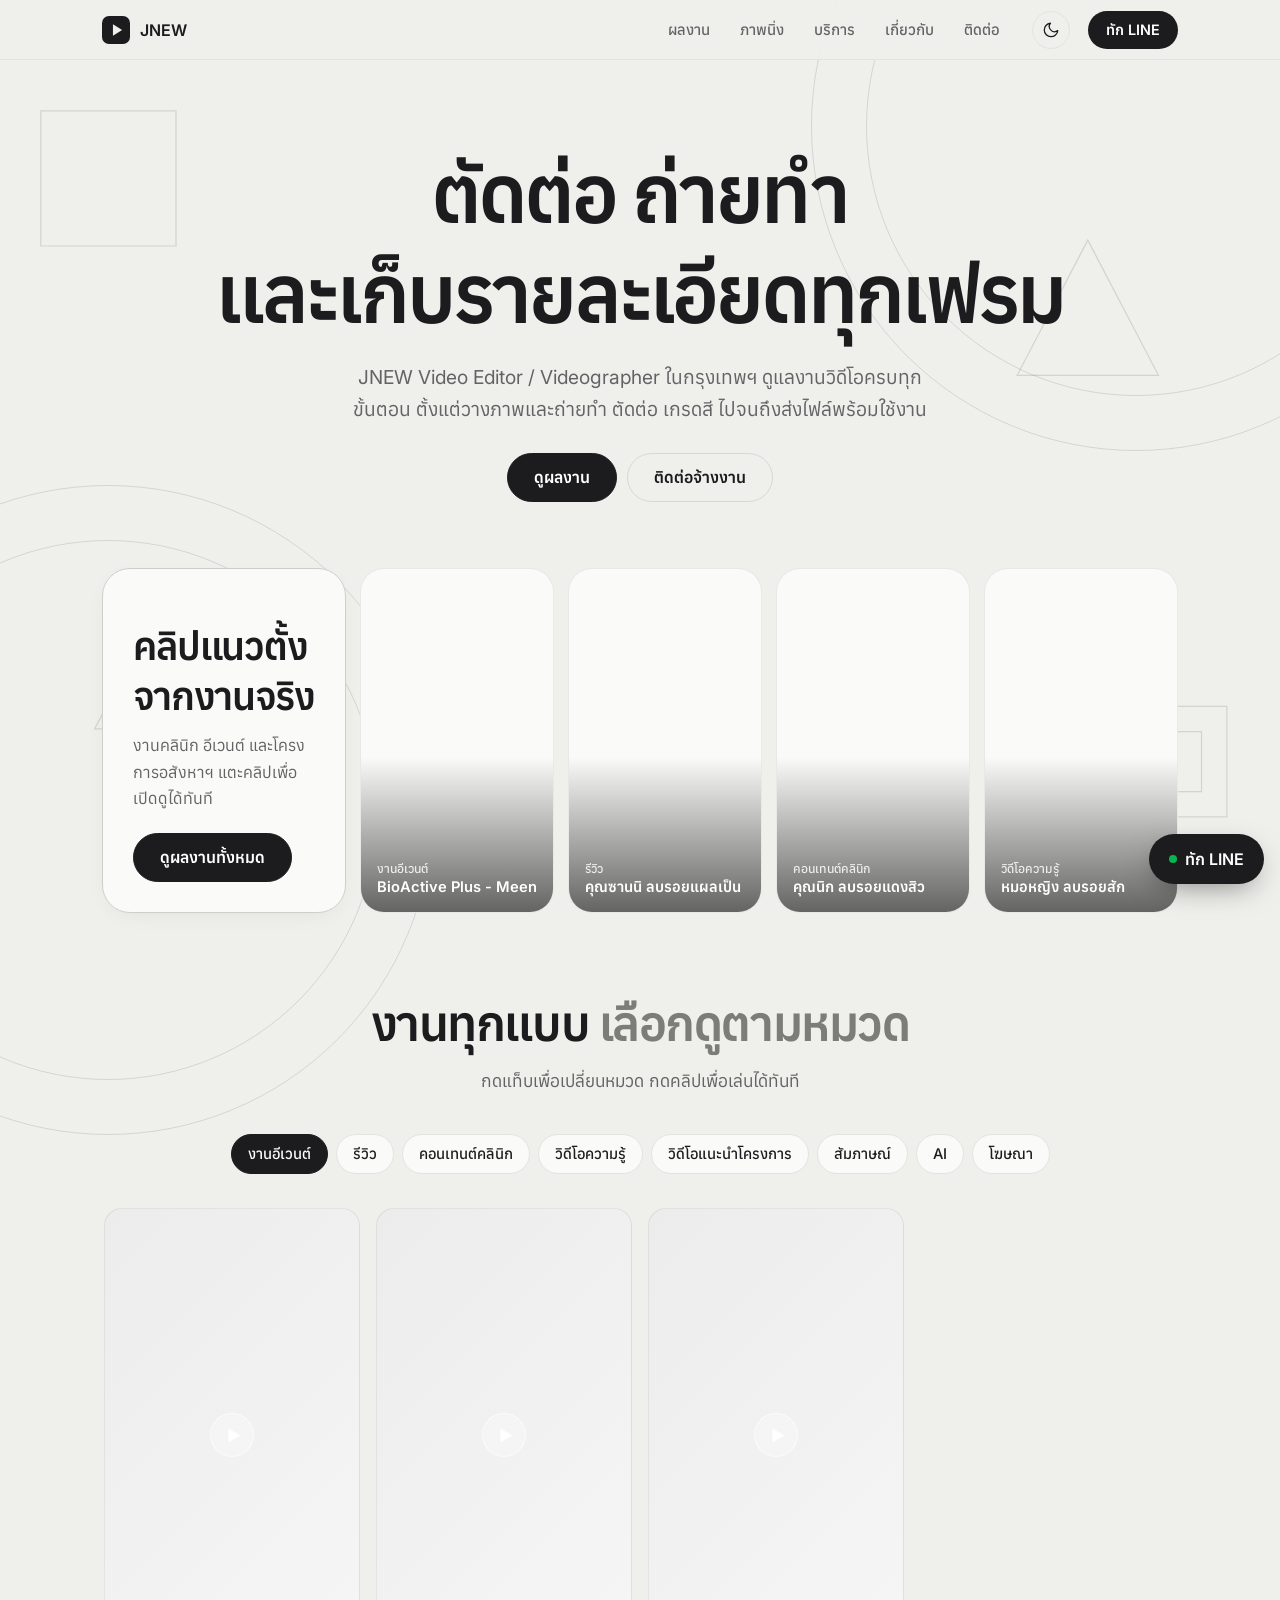
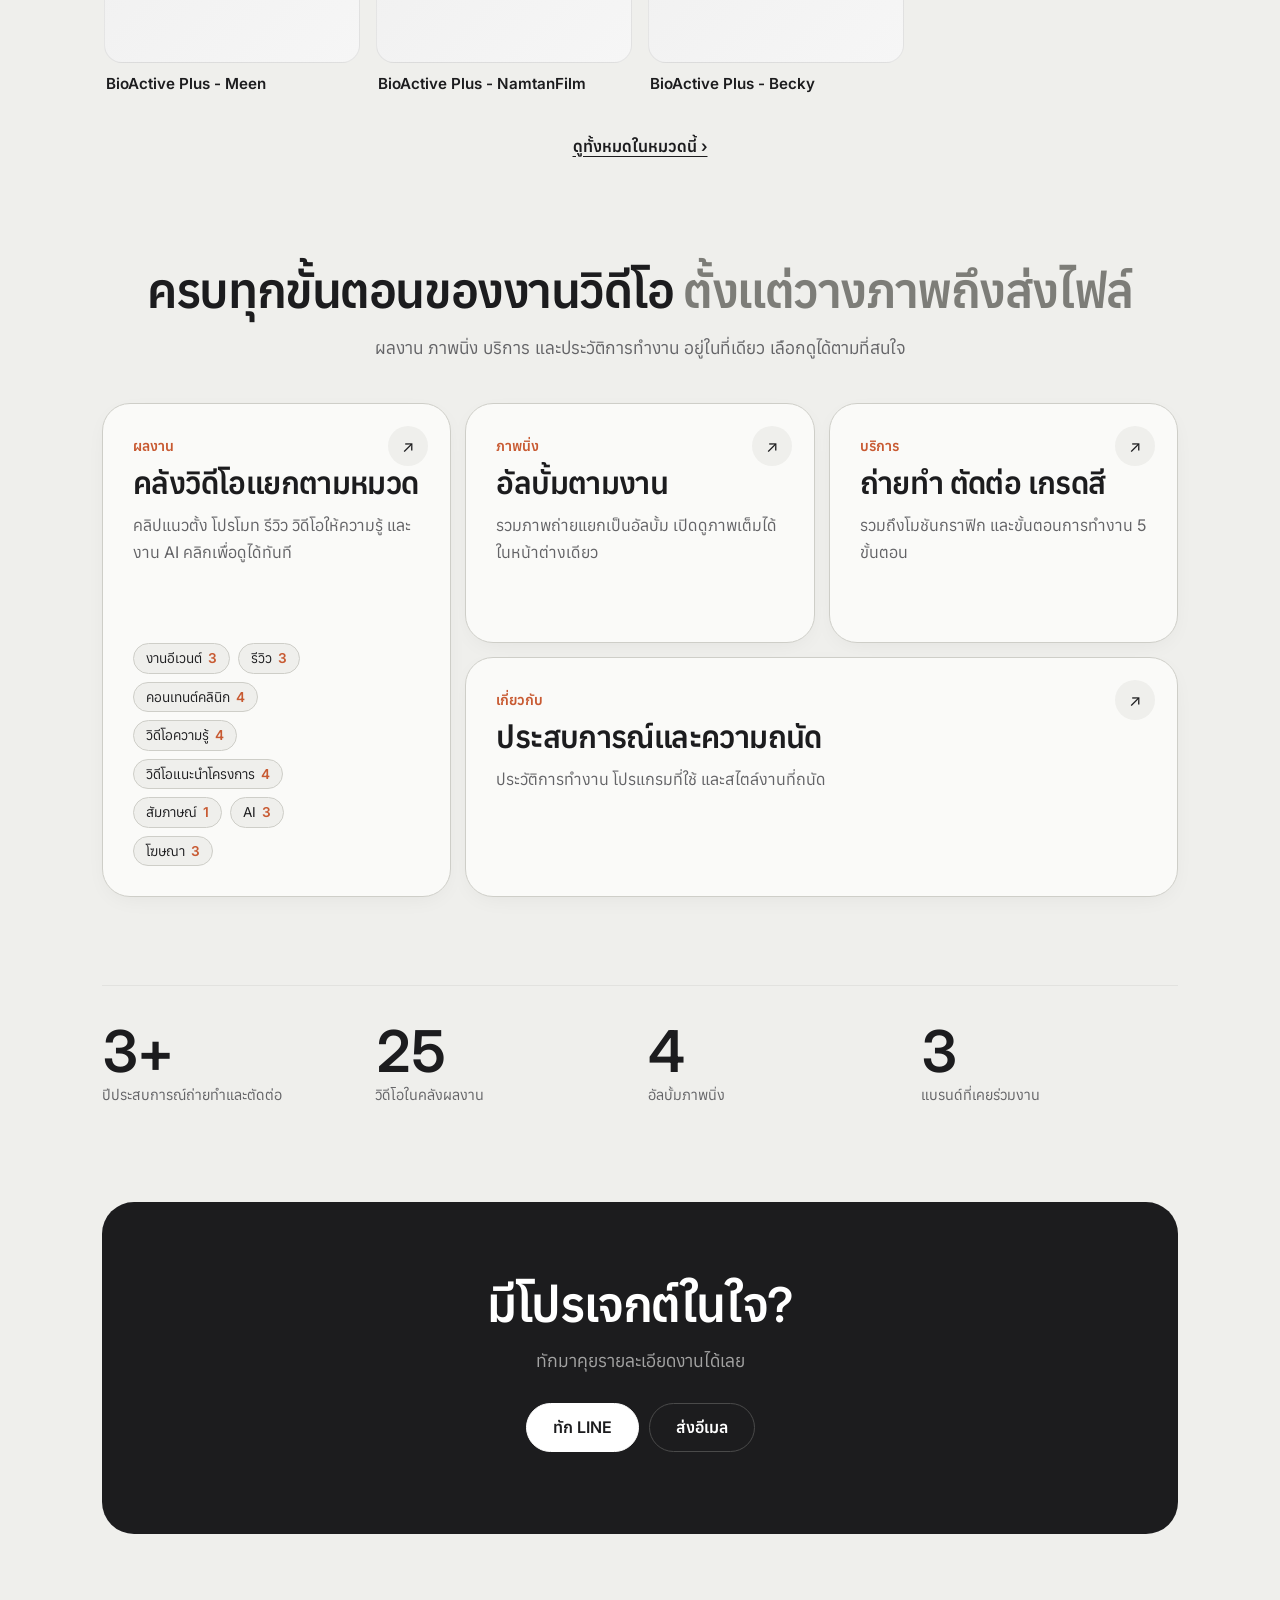
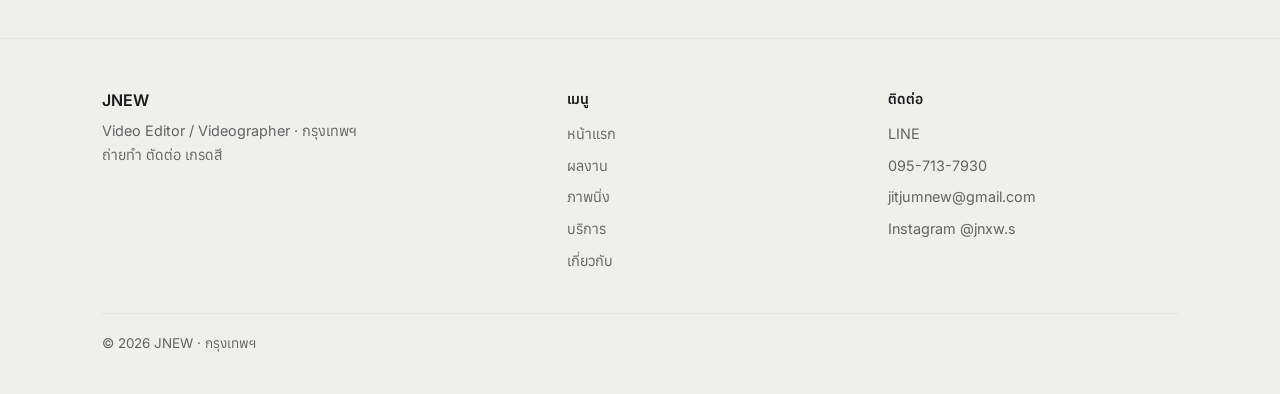
==== commit 60bc2a3a: "Add files via upload" ====
--- a/index.html
+++ b/index.html
@@ -26,7 +26,7 @@
 <link rel="icon" href="data:image/svg+xml,%3Csvg xmlns='http://www.w3.org/2000/svg' viewBox='0 0 64 64'%3E%3Crect width='64' height='64' rx='14' fill='%230b0b0b'/%3E%3Cpolygon points='25,19 25,45 46,32' fill='%23fff'/%3E%3C/svg%3E">
 <title>JNEW Portfolio</title>
 <link rel="stylesheet" href="https://fonts.googleapis.com/css2?family=Inter:wght@400;500;600;700&family=Anuphan:wght@300;400;500;600;700&display=swap">
-<link rel="stylesheet" href="style.css?v=20261117-6">
+<link rel="stylesheet" href="style.css?v=20261117-7">
 </head>
 <body>
 <a class="skip" href="#main">ข้ามไปเนื้อหาหลัก</a>
@@ -61,6 +61,6 @@
 </main>
 <footer class="ft"><div class="wrap"><div class="fgrid"><div><b>JNEW</b><p>Video Editor / Videographer · กรุงเทพฯ<br>ถ่ายทำ ตัดต่อ เกรดสี</p></div><div><h4>เมนู</h4><a href="index.html">หน้าแรก</a><a href="works.html">ผลงาน</a><a href="photos.html">ภาพนิ่ง</a><a href="services.html">บริการ</a><a href="about.html">เกี่ยวกับ</a></div><div><h4>ติดต่อ</h4><a href="https://line.me/ti/p/kPOHMV6HEb" target="_blank" rel="noopener">LINE</a><a href="tel:+66957137930">095-713-7930</a><a href="mailto:jitjumnew@gmail.com">jitjumnew@gmail.com</a><a href="https://www.instagram.com/jnxw.s?psln=MWlkempwNTc1dDA4Mw==" target="_blank" rel="noopener">Instagram @jnxw.s</a></div></div><p class="fine">© 2026 JNEW · กรุงเทพฯ</p></div></footer>
 <a class="linefab" href="https://line.me/ti/p/kPOHMV6HEb" target="_blank" rel="noopener" aria-label="ทักทาง LINE">ทัก LINE</a>
-<dialog id="vdlg" class="adlg vdlg" aria-label="เล่นวิดีโอ"><div class="ablur"></div><div class="awrap"><div class="ahead"><b id="vtitle"></b><small id="vcat"></small></div><div class="aslot" id="vslot"><div class="apanel" id="vpanel"><img class="acover" id="vcover" alt=""><div class="vplayer" id="vplayer"></div></div></div><div class="vtools"><button class="vshare vnav" id="vprev" type="button" aria-label="คลิปก่อนหน้า">‹ ก่อนหน้า</button><button class="vshare" id="vshare" type="button">คัดลอกลิงก์ผลงานนี้</button><button class="vshare vnav" id="vnext" type="button" aria-label="คลิปถัดไป">ถัดไป ›</button><a class="vext" id="vext" target="_blank" rel="noopener">เล่นไม่ได้? เปิดดูบน Vimeo</a></div></div><button id="vclose">ปิด</button></dialog><script src="site.js?v=20261117-6"></script>
+<dialog id="vdlg" class="adlg vdlg" aria-label="เล่นวิดีโอ"><div class="ablur"></div><div class="awrap"><div class="ahead"><b id="vtitle"></b><small id="vcat"></small></div><div class="aslot" id="vslot"><div class="apanel" id="vpanel"><img class="acover" id="vcover" alt=""><div class="vplayer" id="vplayer"></div></div></div><div class="vtools"><button class="vshare vnav" id="vprev" type="button" aria-label="คลิปก่อนหน้า">‹ ก่อนหน้า</button><button class="vshare" id="vshare" type="button">คัดลอกลิงก์ผลงานนี้</button><button class="vshare vnav" id="vnext" type="button" aria-label="คลิปถัดไป">ถัดไป ›</button><a class="vext" id="vext" target="_blank" rel="noopener">เล่นไม่ได้? เปิดดูบน Vimeo</a></div></div><button id="vclose">ปิด</button></dialog><script src="site.js?v=20261117-7"></script>
 </body>
 </html>
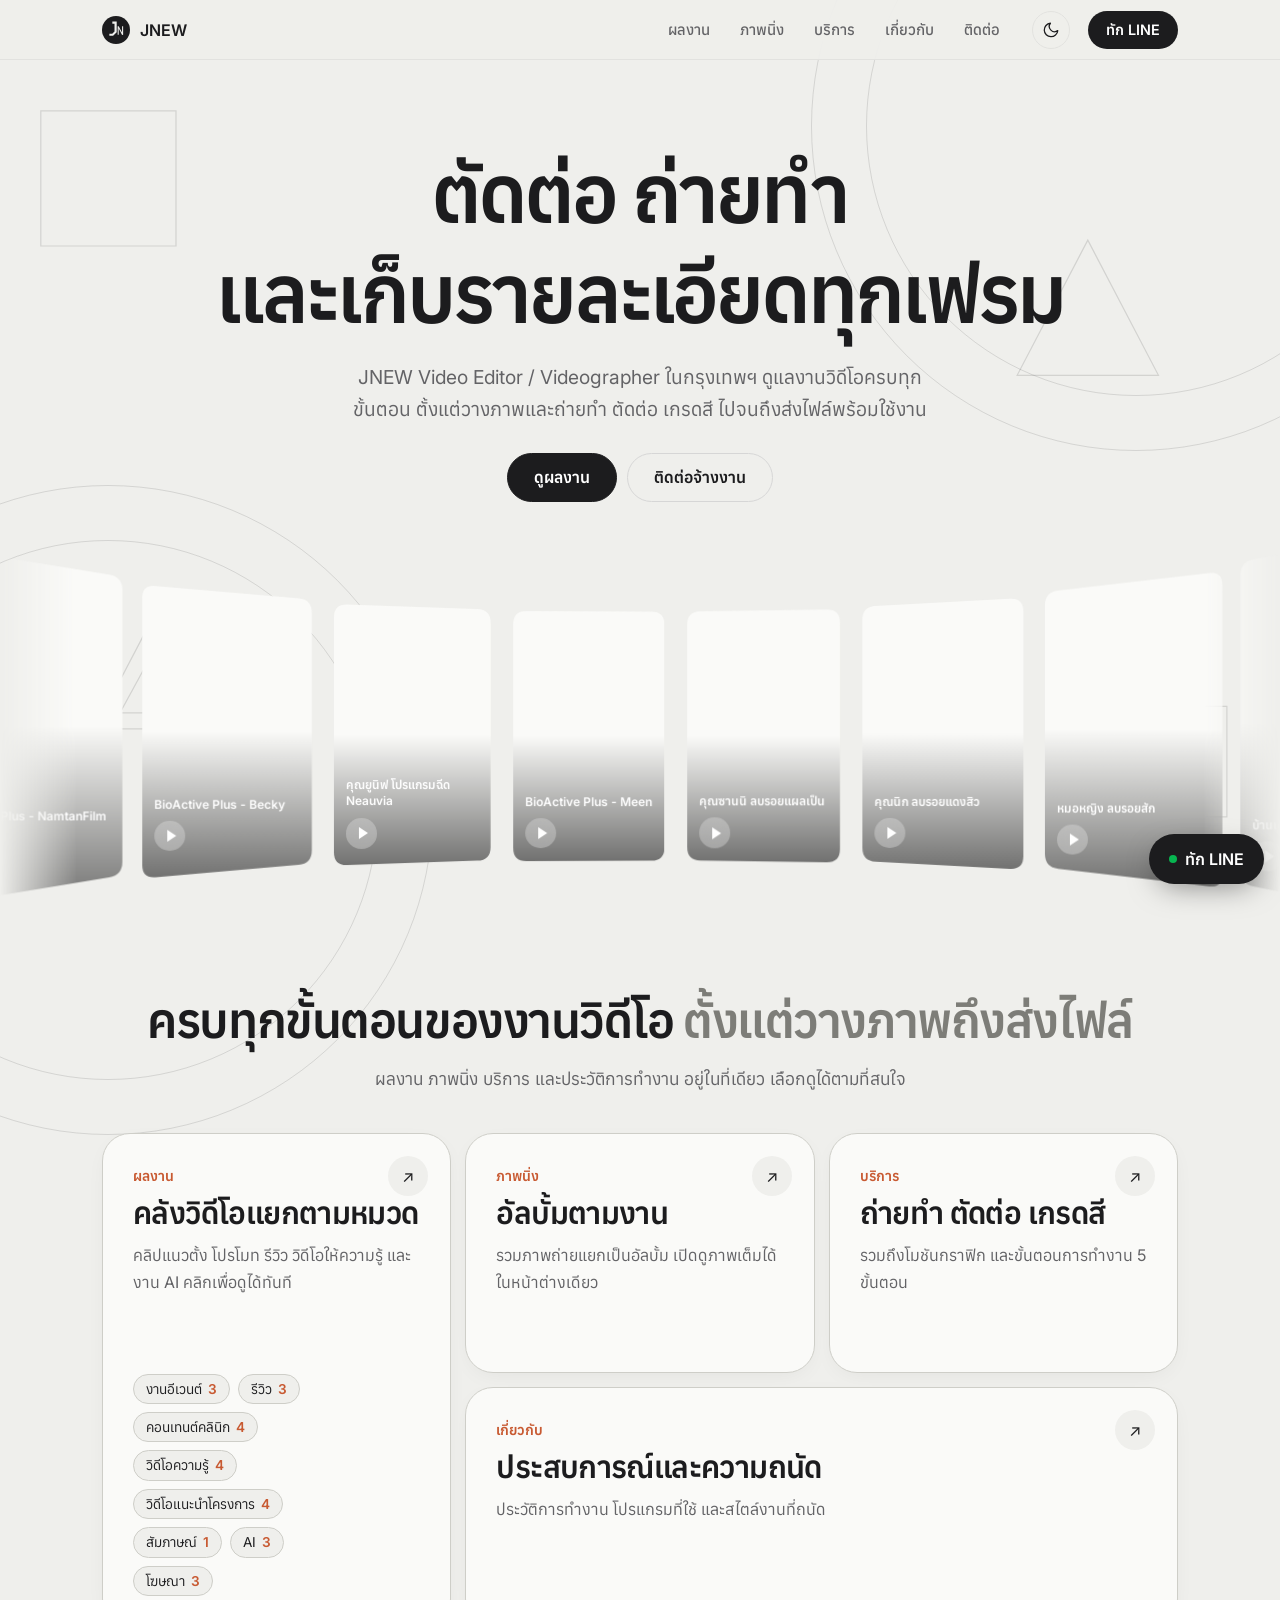
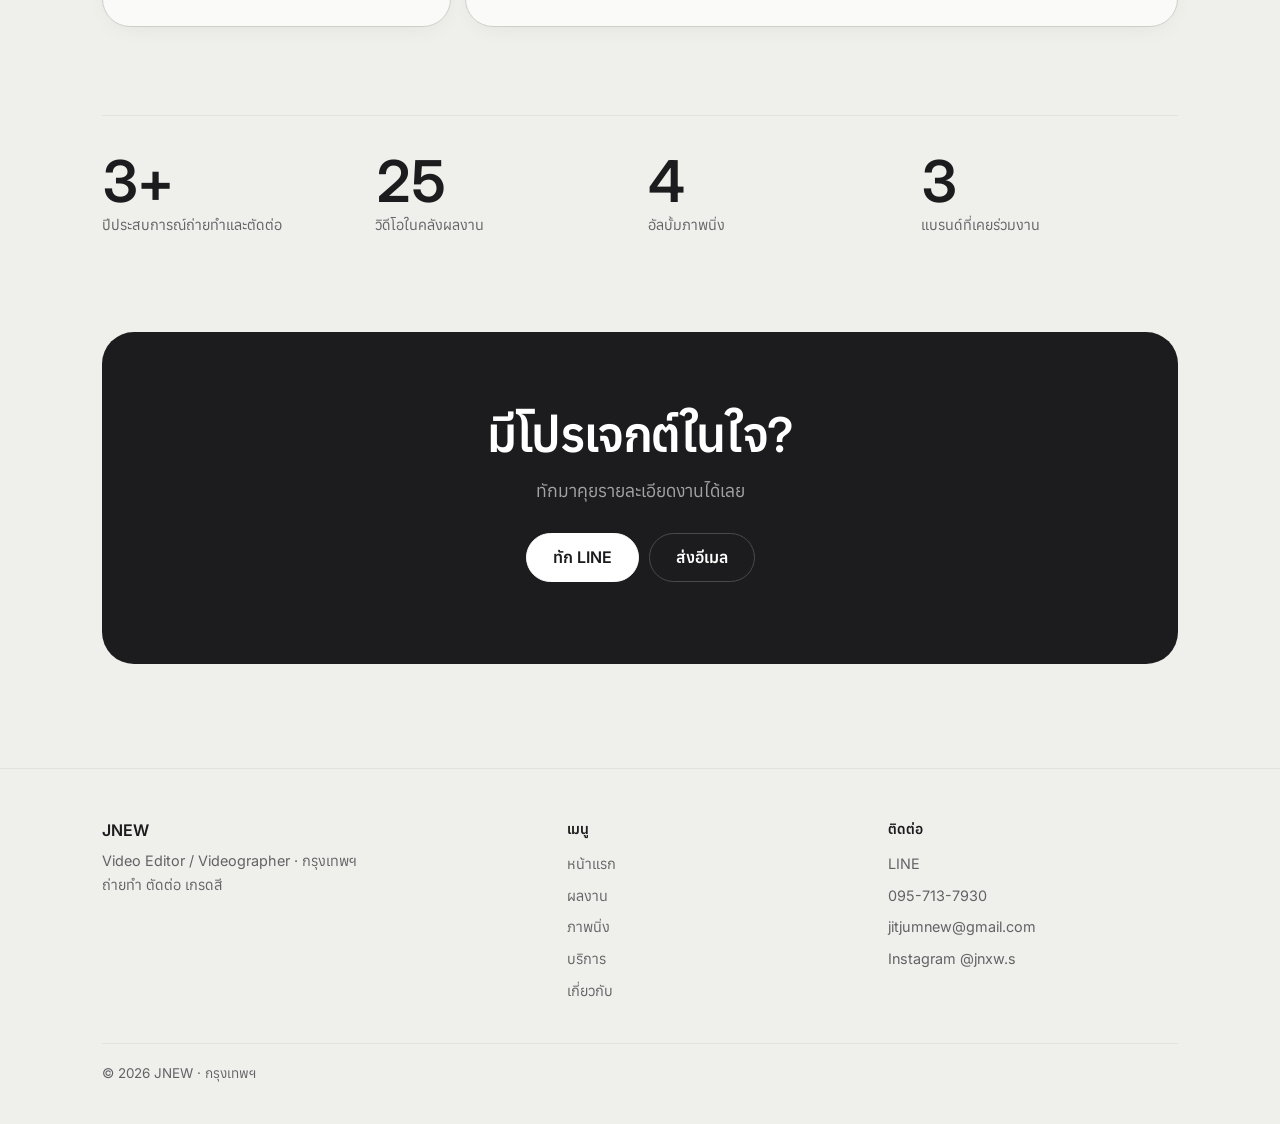
==== commit 16ac518d: "Add files via upload" ====
--- a/index.html
+++ b/index.html
@@ -23,31 +23,22 @@
 <meta name="twitter:title" content="JNEW Portfolio">
 <meta name="twitter:description" content="ผลงานวิดีโอและภาพนิ่งของ JNEW Video Editor / Videographer ในกรุงเทพฯ ถ่ายทำ ตัดต่อ เกรดสี ครบจบในที่เดียว">
 <meta name="twitter:image" content="https://jnewst.github.io/jnewst/og-v3.jpg">
-<link rel="icon" href="data:image/svg+xml,%3Csvg xmlns='http://www.w3.org/2000/svg' viewBox='0 0 64 64'%3E%3Crect width='64' height='64' rx='14' fill='%230b0b0b'/%3E%3Cpolygon points='25,19 25,45 46,32' fill='%23fff'/%3E%3C/svg%3E">
+<link rel="icon" href="data:image/svg+xml,%3Csvg xmlns='http://www.w3.org/2000/svg' viewBox='0 0 64 64'%3E%3Ccircle cx='32' cy='32' r='32' fill='%230b0b0b'/%3E%3Cpath d='M35.8 23.6 L35.8 42.8 L38.2 42.8 L38.3 28.7 L45.9 43.3 L48.3 42.8 L48.3 23.6 L45.9 23.6 L45.8 37.7 L38.2 23.2Z M33.6 12.6 L23.6 12.6 L23.6 17.6 L28.6 17.7 L28.6 35.2 L23.4 40.4 L16.8 40.4 L16.8 45.4 L25.4 45.4 L33.6 37.2Z' fill='%23fff'/%3E%3C/svg%3E">
 <title>JNEW Portfolio</title>
 <link rel="stylesheet" href="https://fonts.googleapis.com/css2?family=Inter:wght@400;500;600;700&family=Anuphan:wght@300;400;500;600;700&display=swap">
-<link rel="stylesheet" href="style.css?v=20261117-7">
+<link rel="stylesheet" href="style.css?v=20261117-10">
 </head>
 <body>
 <a class="skip" href="#main">ข้ามไปเนื้อหาหลัก</a>
-<header class="top" id="top"><div class="bar"><a class="brand" href="index.html" aria-label="หน้าแรก"><svg viewBox="0 0 64 64" aria-hidden="true"><rect width="64" height="64" rx="16" fill="#0b0b0b"/><polygon points="25,19 25,45 46,32" fill="#fff"/></svg><span><b>JNEW</b></span></a><nav id="menu" aria-label="เมนูหลัก"><a href="works.html">ผลงาน</a><a href="photos.html" id="navphotos">ภาพนิ่ง</a><a href="services.html">บริการ</a><a href="about.html">เกี่ยวกับ</a><a href="contact.html">ติดต่อ</a></nav><button class="tgl" type="button" aria-label="เปลี่ยนเป็นโหมดมืด"><svg class="i-sun" viewBox="0 0 24 24" aria-hidden="true"><circle cx="12" cy="12" r="4"/><path d="M12 2v2M12 20v2M4.9 4.9l1.4 1.4M17.7 17.7l1.4 1.4M2 12h2M20 12h2M4.9 19.1l1.4-1.4M17.7 6.3l1.4-1.4"/></svg><svg class="i-moon" viewBox="0 0 24 24" aria-hidden="true"><path d="M21 12.8A9 9 0 1 1 11.2 3a7 7 0 0 0 9.8 9.8z"/></svg></button><a class="cta" href="https://line.me/ti/p/kPOHMV6HEb" target="_blank" rel="noopener">ทัก LINE</a><button class="mbtn" type="button" aria-label="เมนู" aria-expanded="false" aria-controls="menu"><i></i><i></i></button></div></header>
+<header class="top" id="top"><div class="bar"><a class="brand" href="index.html" aria-label="หน้าแรก"><svg viewBox="0 0 64 64" aria-hidden="true"><circle cx="32" cy="32" r="32" fill="#0b0b0b"/><path d="M35.8 23.6 L35.8 42.8 L38.2 42.8 L38.3 28.7 L45.9 43.3 L48.3 42.8 L48.3 23.6 L45.9 23.6 L45.8 37.7 L38.2 23.2Z M33.6 12.6 L23.6 12.6 L23.6 17.6 L28.6 17.7 L28.6 35.2 L23.4 40.4 L16.8 40.4 L16.8 45.4 L25.4 45.4 L33.6 37.2Z" fill="#fff"/></svg><span><b>JNEW</b></span></a><nav id="menu" aria-label="เมนูหลัก"><a href="works.html">ผลงาน</a><a href="photos.html" id="navphotos">ภาพนิ่ง</a><a href="services.html">บริการ</a><a href="about.html">เกี่ยวกับ</a><a href="contact.html">ติดต่อ</a></nav><button class="tgl" type="button" aria-label="เปลี่ยนเป็นโหมดมืด"><svg class="i-sun" viewBox="0 0 24 24" aria-hidden="true"><circle cx="12" cy="12" r="4"/><path d="M12 2v2M12 20v2M4.9 4.9l1.4 1.4M17.7 17.7l1.4 1.4M2 12h2M20 12h2M4.9 19.1l1.4-1.4M17.7 6.3l1.4-1.4"/></svg><svg class="i-moon" viewBox="0 0 24 24" aria-hidden="true"><path d="M21 12.8A9 9 0 1 1 11.2 3a7 7 0 0 0 9.8 9.8z"/></svg></button><a class="cta" href="https://line.me/ti/p/kPOHMV6HEb" target="_blank" rel="noopener">ทัก LINE</a><button class="mbtn" type="button" aria-label="เมนู" aria-expanded="false" aria-controls="menu"><i></i><i></i></button></div></header>
 <main id="main">
 <div class="wrap hero">
 <h1><span class="nw">ตัดต่อ</span> <span class="nw">ถ่ายทำ</span><br><span class="nw">และเก็บ</span><wbr><span class="nw">รายละเอียด</span><wbr><span class="nw">ทุกเฟรม</span></h1>
 <p class="lead">JNEW Video Editor / Videographer ในกรุงเทพฯ ดูแลงานวิดีโอครบทุกขั้นตอน ตั้งแต่วางภาพและถ่ายทำ ตัดต่อ เกรดสี ไปจนถึงส่งไฟล์พร้อมใช้งาน</p>
 <a class="btn" href="works.html">ดูผลงาน</a><a class="btn o" href="https://line.me/ti/p/kPOHMV6HEb" target="_blank" rel="noopener">ติดต่อจ้างงาน</a>
 </div>
+<section id="featured"><div class="reel" id="reel" aria-label="ตัวอย่างคลิปแนวตั้ง ลากหรือปัดเพื่อดูเพิ่ม แตะคลิปเพื่อเปิดดู"></div></section>
 <div class="wrap">
-<section id="featured">
-<div class="bento" id="bento">
-  <div class="bi"><h2><span class="nw">คลิปแนวตั้ง</span><wbr><span class="nw">จากงานจริง</span></h2><p>งานคลินิก อีเวนต์ และโครงการอสังหาฯ แตะคลิปเพื่อเปิดดูได้ทันที</p><a class="btn" href="works.html">ดูผลงานทั้งหมด</a></div>
-</div>
-</section>
-<section id="bycat"><h2><span class="nw">งานทุกแบบ</span> <span class="g"><span class="nw">เลือกดู</span><wbr><span class="nw">ตามหมวด</span></span></h2><p class="sub">กดแท็บเพื่อเปลี่ยนหมวด กดคลิปเพื่อเล่นได้ทันที</p>
-<div class="filters" id="htabs" role="group" aria-label="เลือกหมวดผลงาน"></div>
-<div class="hrow" id="hrow"></div>
-<p class="more"><a class="lnk" id="hall" href="works.html">ดูทั้งหมดในหมวดนี้ ›</a></p>
-</section>
 <section><h2><span class="nw">ครบทุกขั้นตอน</span><wbr><span class="nw">ของงานวิดีโอ</span> <span class="g"><span class="nw">ตั้งแต่วางภาพ</span><wbr><span class="nw">ถึงส่งไฟล์</span></span></h2><p class="sub">ผลงาน ภาพนิ่ง บริการ และประวัติการทำงาน อยู่ในที่เดียว เลือกดูได้ตามที่สนใจ</p>
 <div class="tiles"><a class="tile" href="works.html"><small>ผลงาน</small><b><span class="nw">คลังวิดีโอ</span><wbr><span class="nw">แยกตามหมวด</span></b><span>คลิปแนวตั้ง โปรโมท รีวิว วิดีโอให้ความรู้ และงาน AI คลิกเพื่อดูได้ทันที</span><div class="tags" id="worktags"></div><i aria-hidden="true">↗</i></a><a class="tile" href="photos.html"><small>ภาพนิ่ง</small><b>อัลบั้มตามงาน</b><span>รวมภาพถ่ายแยกเป็นอัลบั้ม เปิดดูภาพเต็มได้ในหน้าต่างเดียว</span><i aria-hidden="true">↗</i></a><a class="tile" href="services.html"><small>บริการ</small><b>ถ่ายทำ ตัดต่อ เกรดสี</b><span>รวมถึงโมชันกราฟิก และขั้นตอนการทำงาน 5 ขั้นตอน</span><i aria-hidden="true">↗</i></a><a class="tile" href="about.html"><small>เกี่ยวกับ</small><b><span class="nw">ประสบการณ์</span><wbr><span class="nw">และความถนัด</span></b><span>ประวัติการทำงาน โปรแกรมที่ใช้ และสไตล์งานที่ถนัด</span><i aria-hidden="true">↗</i></a></div></section>
 <div class="stats" aria-label="สถิติโดยย่อ">
@@ -61,6 +52,6 @@
 </main>
 <footer class="ft"><div class="wrap"><div class="fgrid"><div><b>JNEW</b><p>Video Editor / Videographer · กรุงเทพฯ<br>ถ่ายทำ ตัดต่อ เกรดสี</p></div><div><h4>เมนู</h4><a href="index.html">หน้าแรก</a><a href="works.html">ผลงาน</a><a href="photos.html">ภาพนิ่ง</a><a href="services.html">บริการ</a><a href="about.html">เกี่ยวกับ</a></div><div><h4>ติดต่อ</h4><a href="https://line.me/ti/p/kPOHMV6HEb" target="_blank" rel="noopener">LINE</a><a href="tel:+66957137930">095-713-7930</a><a href="mailto:jitjumnew@gmail.com">jitjumnew@gmail.com</a><a href="https://www.instagram.com/jnxw.s?psln=MWlkempwNTc1dDA4Mw==" target="_blank" rel="noopener">Instagram @jnxw.s</a></div></div><p class="fine">© 2026 JNEW · กรุงเทพฯ</p></div></footer>
 <a class="linefab" href="https://line.me/ti/p/kPOHMV6HEb" target="_blank" rel="noopener" aria-label="ทักทาง LINE">ทัก LINE</a>
-<dialog id="vdlg" class="adlg vdlg" aria-label="เล่นวิดีโอ"><div class="ablur"></div><div class="awrap"><div class="ahead"><b id="vtitle"></b><small id="vcat"></small></div><div class="aslot" id="vslot"><div class="apanel" id="vpanel"><img class="acover" id="vcover" alt=""><div class="vplayer" id="vplayer"></div></div></div><div class="vtools"><button class="vshare vnav" id="vprev" type="button" aria-label="คลิปก่อนหน้า">‹ ก่อนหน้า</button><button class="vshare" id="vshare" type="button">คัดลอกลิงก์ผลงานนี้</button><button class="vshare vnav" id="vnext" type="button" aria-label="คลิปถัดไป">ถัดไป ›</button><a class="vext" id="vext" target="_blank" rel="noopener">เล่นไม่ได้? เปิดดูบน Vimeo</a></div></div><button id="vclose">ปิด</button></dialog><script src="site.js?v=20261117-7"></script>
+<dialog id="vdlg" class="adlg vdlg" aria-label="เล่นวิดีโอ"><div class="ablur"></div><div class="awrap"><div class="ahead"><b id="vtitle"></b><small id="vcat"></small></div><div class="aslot" id="vslot"><div class="apanel" id="vpanel"><img class="acover" id="vcover" alt=""><div class="vplayer" id="vplayer"></div></div></div><div class="vtools"><button class="vshare vnav" id="vprev" type="button" aria-label="คลิปก่อนหน้า">‹ ก่อนหน้า</button><button class="vshare" id="vshare" type="button">คัดลอกลิงก์ผลงานนี้</button><button class="vshare vnav" id="vnext" type="button" aria-label="คลิปถัดไป">ถัดไป ›</button><a class="vext" id="vext" target="_blank" rel="noopener">เล่นไม่ได้? เปิดดูบน Vimeo</a></div></div><button id="vclose">ปิด</button></dialog><script src="site.js?v=20261117-10"></script>
 </body>
 </html>
--- a/style.css
+++ b/style.css
@@ -274,7 +274,7 @@
 /* ===== soft neutral cards + dark mode ===== */
 .tile,.ct,.bento .bi,.steps>div,.svc>div{border:var(--bw) solid var(--tilebd);box-shadow:var(--tileshadow)}
 .tile,.ct{transition:transform .45s var(--ease),border-color .25s ease,background .25s ease}
-.brand svg rect{fill:var(--ink)}.brand svg polygon{fill:var(--bg)}
+.brand svg circle{fill:var(--ink)}.brand svg path{fill:var(--bg)}
 body::before,body::after{content:"";position:fixed;z-index:-1;pointer-events:none;width:min(62vw,540px);aspect-ratio:1;border:1px solid var(--ring);border-radius:50%;outline:1px solid var(--ring);outline-offset:54px}
 body::before{top:-16vmin;right:-14vmin}
 body::after{bottom:-20vmin;left:-18vmin}
@@ -316,3 +316,14 @@
 .card.album .poster img{object-fit:contain}
 #adlg .acover{object-fit:contain}
 .adlg .agrid img{object-fit:contain}
+
+/* ===== curved video carousel (home) ===== */
+#featured{padding:0}
+.reel{position:relative;width:min(100%,1440px);height:calc(var(--u,1px)*410);margin:34px auto 0;overflow:hidden;cursor:grab;touch-action:pan-y;user-select:none;-webkit-user-select:none;-webkit-mask-image:linear-gradient(90deg,transparent,#000 6%,#000 94%,transparent);mask-image:linear-gradient(90deg,transparent,#000 6%,#000 94%,transparent)}
+.reel.drag{cursor:grabbing}
+.rc{position:absolute;left:0;top:0;display:block;overflow:hidden;background:var(--soft);color:#fff;text-decoration:none;will-change:transform;-webkit-user-drag:none;transform:translate3d(-9999px,0,0)}
+.rc img{position:absolute;inset:0;width:100%;height:100%;object-fit:cover;pointer-events:none;-webkit-user-drag:none;transition:opacity .5s ease}
+.rc::after{content:"";position:absolute;left:0;right:0;bottom:0;height:50%;background:linear-gradient(transparent,rgba(0,0,0,.55));pointer-events:none}
+.rc .pl{position:absolute;z-index:1;left:calc(var(--u,1px)*14);bottom:var(--pb,10px);width:max(26px,calc(var(--u,1px)*34));height:max(26px,calc(var(--u,1px)*34));border-radius:50%;background:rgba(255,255,255,.28);-webkit-backdrop-filter:blur(8px);backdrop-filter:blur(8px);display:grid;place-items:center}
+.rc .pl::before{content:"";margin-left:12%;border-left:max(8px,calc(var(--u,1px)*11)) solid #fff;border-top:max(5px,calc(var(--u,1px)*7)) solid transparent;border-bottom:max(5px,calc(var(--u,1px)*7)) solid transparent}
+.rc .cap{position:absolute;z-index:1;left:calc(var(--u,1px)*14);right:calc(var(--u,1px)*12);bottom:calc(var(--pb,10px) + max(26px,calc(var(--u,1px)*34)) + 8px);font-size:max(11px,calc(var(--u,1px)*13.5));font-weight:600;line-height:1.35;display:-webkit-box;-webkit-line-clamp:2;-webkit-box-orient:vertical;overflow:hidden}
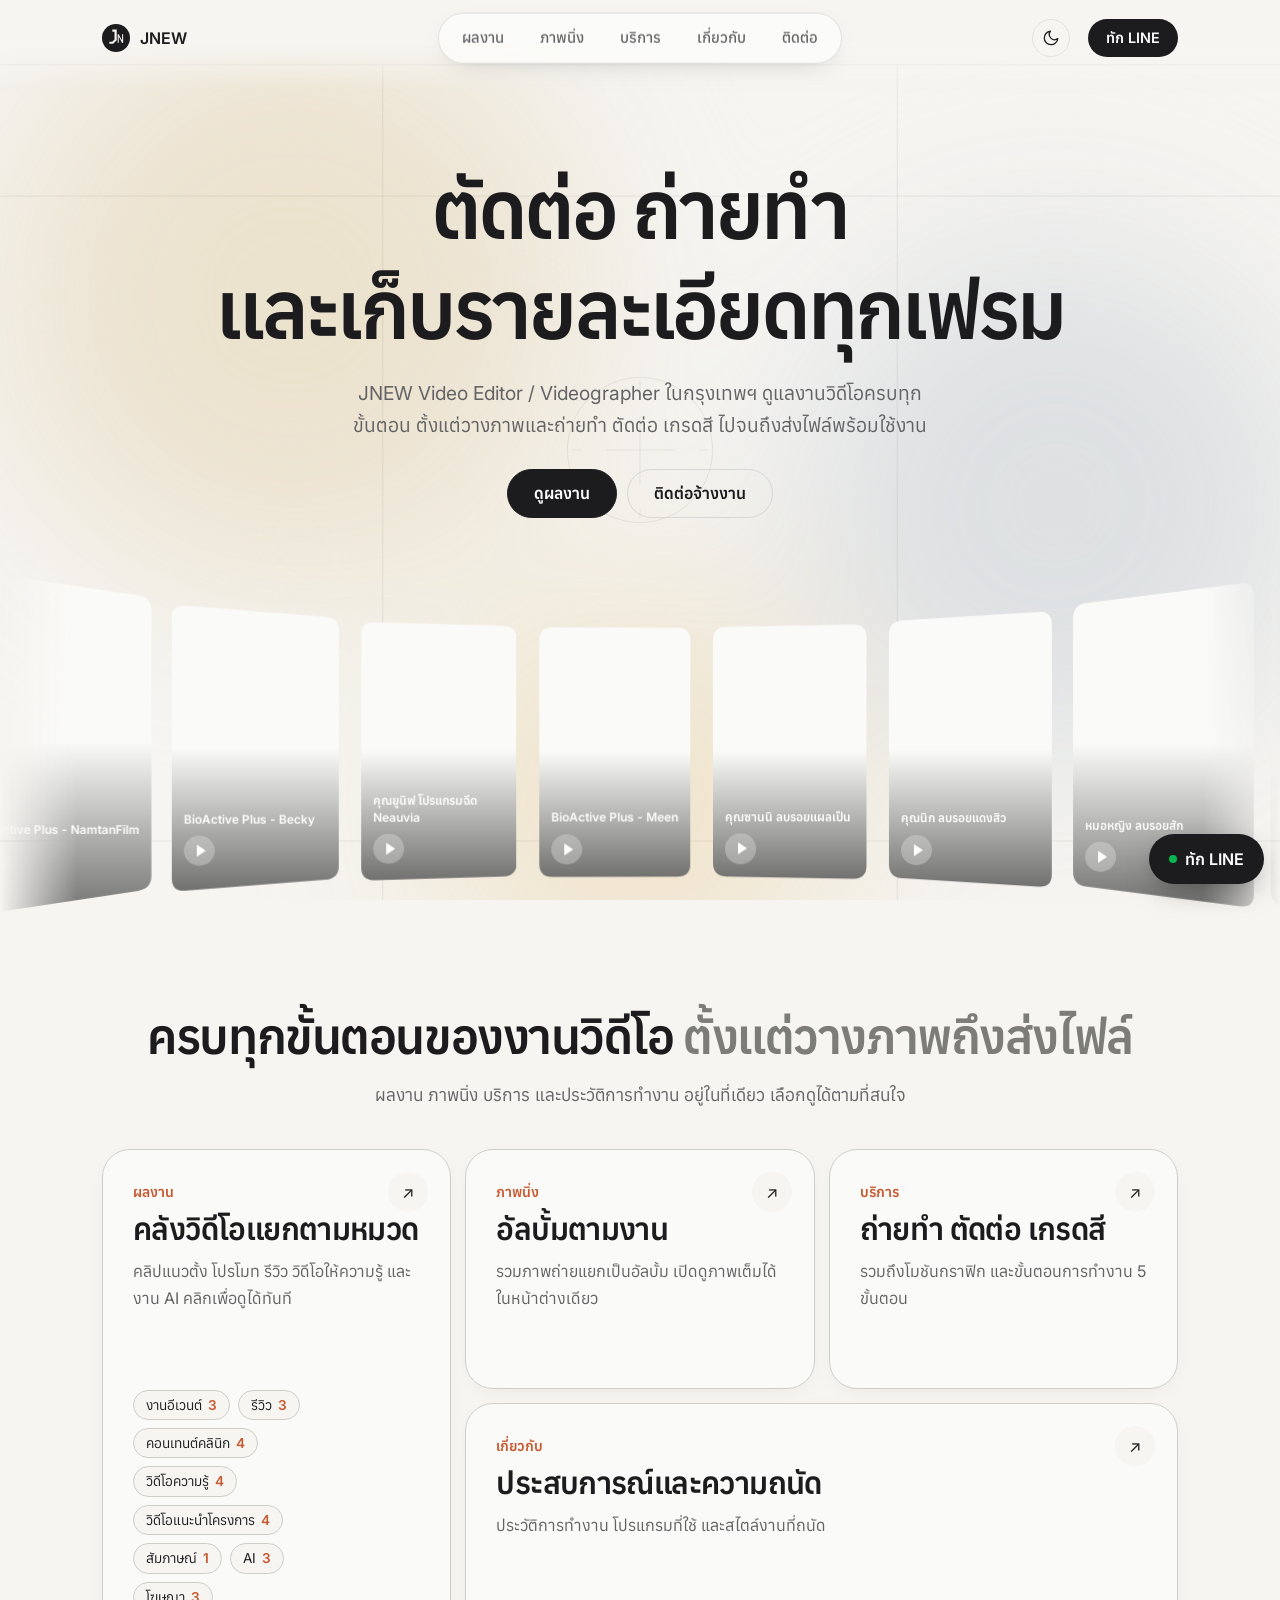
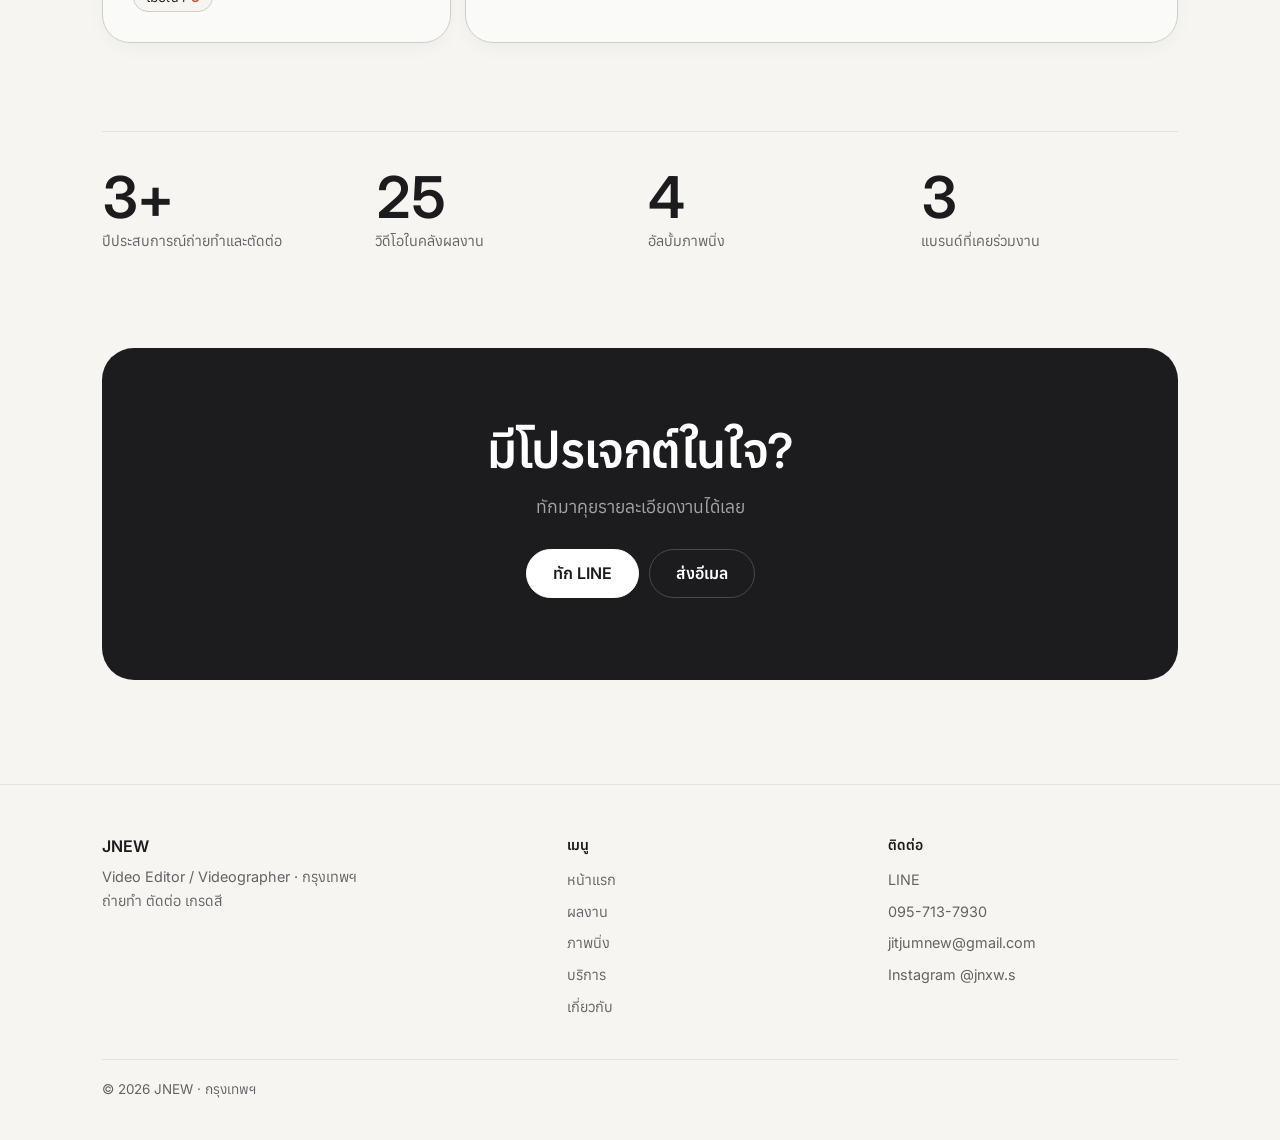
==== commit 94c4762c: "Add files via upload" ====
--- a/index.html
+++ b/index.html
@@ -27,6 +27,7 @@
 <title>JNEW Portfolio</title>
 <link rel="stylesheet" href="https://fonts.googleapis.com/css2?family=Inter:wght@400;500;600;700&family=Anuphan:wght@300;400;500;600;700&display=swap">
 <link rel="stylesheet" href="style.css?v=20261117-10">
+<link rel="stylesheet" href="pill.css?v=1">
 </head>
 <body>
 <a class="skip" href="#main">ข้ามไปเนื้อหาหลัก</a>
@@ -53,5 +54,6 @@
 <footer class="ft"><div class="wrap"><div class="fgrid"><div><b>JNEW</b><p>Video Editor / Videographer · กรุงเทพฯ<br>ถ่ายทำ ตัดต่อ เกรดสี</p></div><div><h4>เมนู</h4><a href="index.html">หน้าแรก</a><a href="works.html">ผลงาน</a><a href="photos.html">ภาพนิ่ง</a><a href="services.html">บริการ</a><a href="about.html">เกี่ยวกับ</a></div><div><h4>ติดต่อ</h4><a href="https://line.me/ti/p/kPOHMV6HEb" target="_blank" rel="noopener">LINE</a><a href="tel:+66957137930">095-713-7930</a><a href="mailto:jitjumnew@gmail.com">jitjumnew@gmail.com</a><a href="https://www.instagram.com/jnxw.s?psln=MWlkempwNTc1dDA4Mw==" target="_blank" rel="noopener">Instagram @jnxw.s</a></div></div><p class="fine">© 2026 JNEW · กรุงเทพฯ</p></div></footer>
 <a class="linefab" href="https://line.me/ti/p/kPOHMV6HEb" target="_blank" rel="noopener" aria-label="ทักทาง LINE">ทัก LINE</a>
 <dialog id="vdlg" class="adlg vdlg" aria-label="เล่นวิดีโอ"><div class="ablur"></div><div class="awrap"><div class="ahead"><b id="vtitle"></b><small id="vcat"></small></div><div class="aslot" id="vslot"><div class="apanel" id="vpanel"><img class="acover" id="vcover" alt=""><div class="vplayer" id="vplayer"></div></div></div><div class="vtools"><button class="vshare vnav" id="vprev" type="button" aria-label="คลิปก่อนหน้า">‹ ก่อนหน้า</button><button class="vshare" id="vshare" type="button">คัดลอกลิงก์ผลงานนี้</button><button class="vshare vnav" id="vnext" type="button" aria-label="คลิปถัดไป">ถัดไป ›</button><a class="vext" id="vext" target="_blank" rel="noopener">เล่นไม่ได้? เปิดดูบน Vimeo</a></div></div><button id="vclose">ปิด</button></dialog><script src="site.js?v=20261117-10"></script>
+<script src="pill.js?v=1"></script>
 </body>
 </html>
--- a/pill.css
+++ b/pill.css
@@ -0,0 +1,28 @@
+/* JNEW: Floating Pill navbar + Parallax background (ใช้ทุกหน้า) — โหลดต่อจาก style.css */
+:root:not([data-theme=dark]){--bg:#F6F5F2;--pg:rgba(255,255,255,.55);--pgh:rgba(255,255,255,.75);--pl:rgba(28,28,30,.12);--pi:#fffdf8;--pish:0 1px 4px rgba(40,30,10,.16),0 0 0 1px rgba(40,30,10,.05);--vf:28,28,30;--vfo:.075;--a1:#eadfc9;--a2:#d9dcdf;--a3:#efe2c8;--aop:.85}
+:root[data-theme=dark]{--pg:rgba(30,30,34,.55);--pgh:rgba(255,255,255,.08);--pl:rgba(255,255,255,.12);--pi:rgba(255,255,255,.16);--pish:none;--vf:255,255,255;--vfo:.06;--a1:#2b2a28;--a2:#23272c;--a3:#2a2620;--aop:.5}
+
+/* พื้นหลังเดิม (วงกลม/รูปทรง) ปิดไว้ ใช้ Viewfinder แทน */
+.geo,body::before,body::after{display:none!important}
+#vf{position:fixed;inset:0;z-index:-1;pointer-events:none;overflow:hidden}
+#vf .vl{position:absolute;inset:-60px;will-change:transform}
+#vf .au{filter:blur(90px);opacity:var(--aop)}
+#vf .au i{position:absolute;border-radius:50%;animation:vfflow 26s ease-in-out infinite alternate}
+#vf .au i:nth-child(1){width:46vw;height:46vw;left:4%;top:6%;background:var(--a1)}
+#vf .au i:nth-child(2){width:40vw;height:40vw;right:2%;top:30%;background:var(--a2);animation-duration:32s;animation-delay:-9s}
+#vf .au i:nth-child(3){width:34vw;height:34vw;left:34%;bottom:-6%;background:var(--a3);animation-duration:38s;animation-delay:-17s}
+@keyframes vfflow{to{transform:translate(8vw,-6vh) scale(1.18)}}
+#vf svg{position:absolute;inset:0;width:100%;height:100%;fill:none;stroke:rgb(var(--vf));stroke-opacity:var(--vfo);stroke-width:1}
+#vf svg *{vector-effect:non-scaling-stroke}
+
+#pind{display:none}
+@media(min-width:721px){
+ header.top::before{inset:0 0 -16px 0;background:linear-gradient(to bottom,var(--bg) 45%,transparent);-webkit-backdrop-filter:none;backdrop-filter:none;border-bottom:0}
+ .bar{height:76px}
+ .tgl{margin-left:auto}
+ header.top nav{position:absolute;left:50%;top:50%;transform:translate(-50%,-50%);margin:0;padding:5px;gap:0;border-radius:999px;background:var(--pg);border:1px solid var(--pl);box-shadow:inset 0 1px 0 var(--pgh),0 8px 28px -14px rgba(0,0,0,.25);-webkit-backdrop-filter:blur(14px) saturate(1.3);backdrop-filter:blur(14px) saturate(1.3)}
+ header.top nav a{position:relative;z-index:1;padding:7px 18px;white-space:nowrap;background:none}
+ header.top nav a:hover,header.top nav a[aria-current]{background:none;color:var(--ink)}
+ #pind{display:block;position:absolute;z-index:0;top:5px;bottom:5px;left:0;width:0;border-radius:999px;background:var(--pi);box-shadow:var(--pish);opacity:0;transition:transform .55s cubic-bezier(.34,1.2,.5,1),width .55s cubic-bezier(.34,1.2,.5,1),opacity .3s;will-change:transform,width}
+}
+@media(prefers-reduced-motion:reduce){#vf .au i{animation:none}#pind{transition:none}}
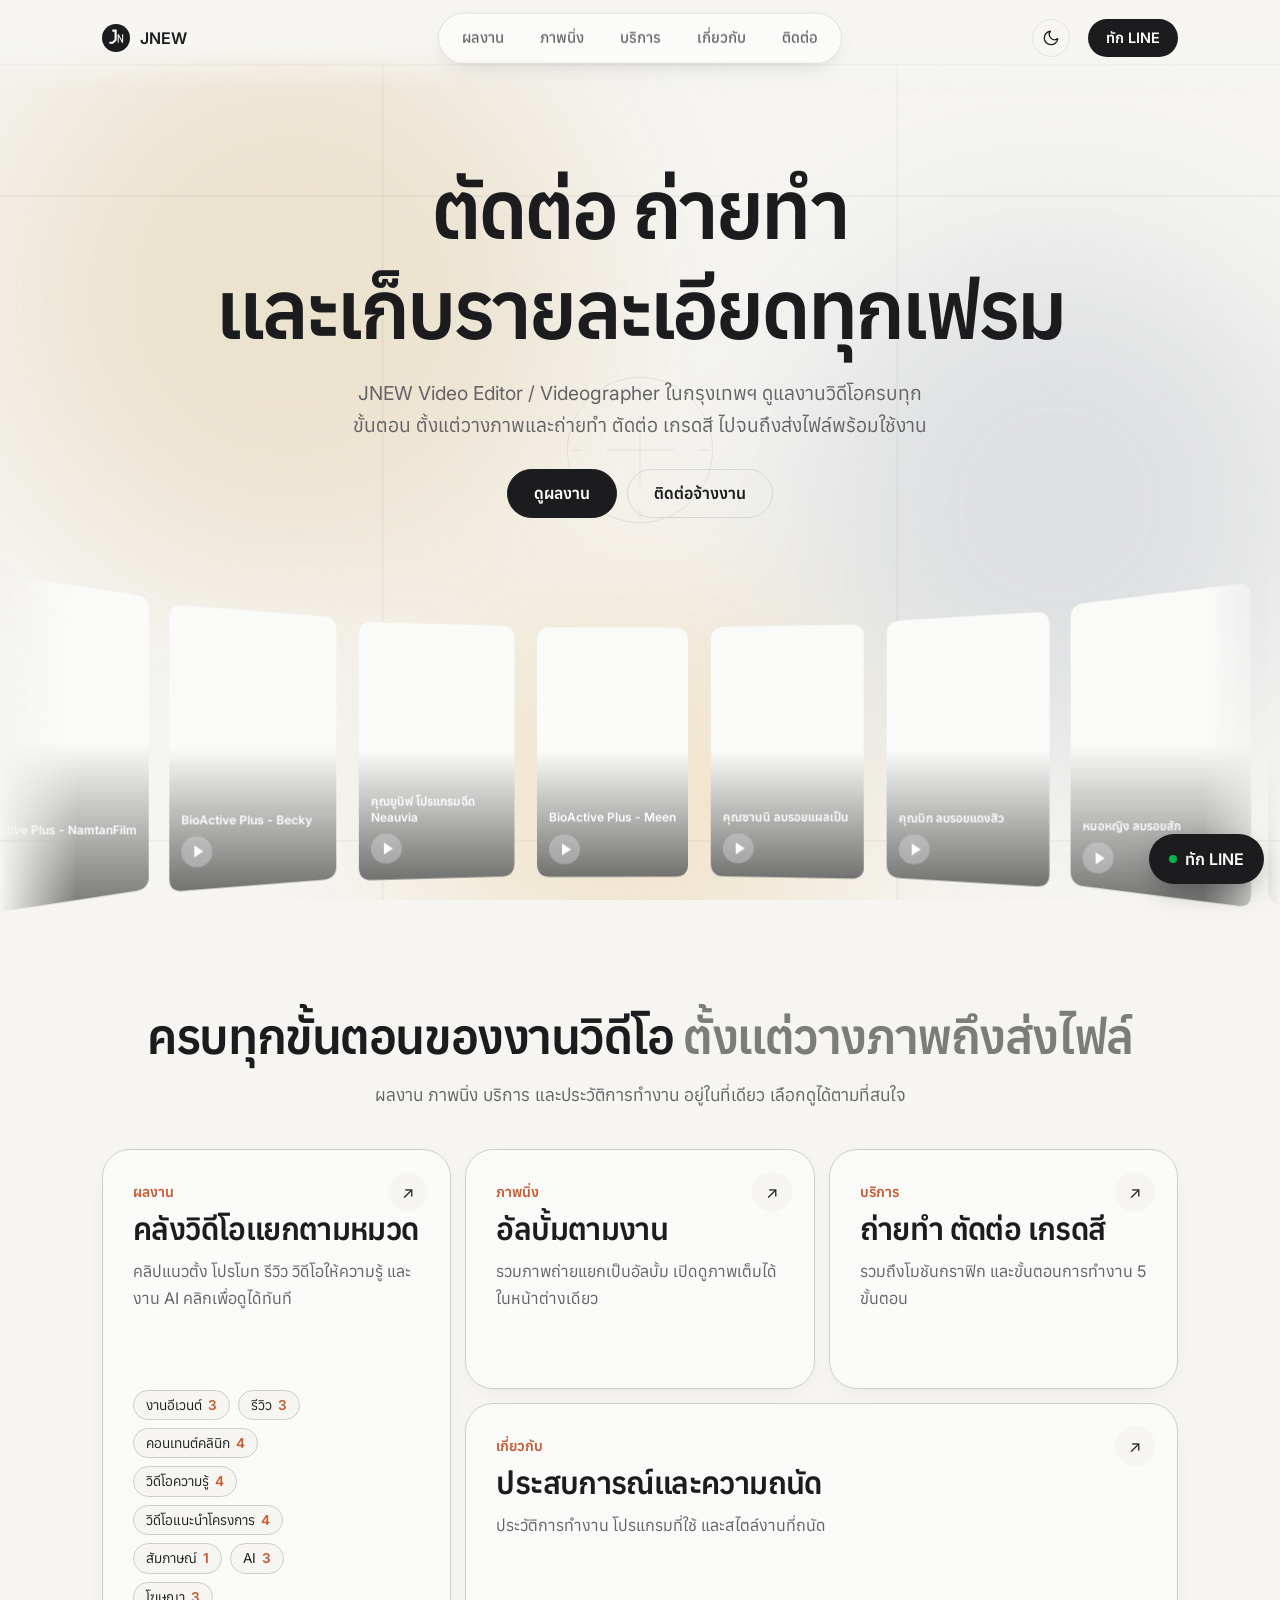
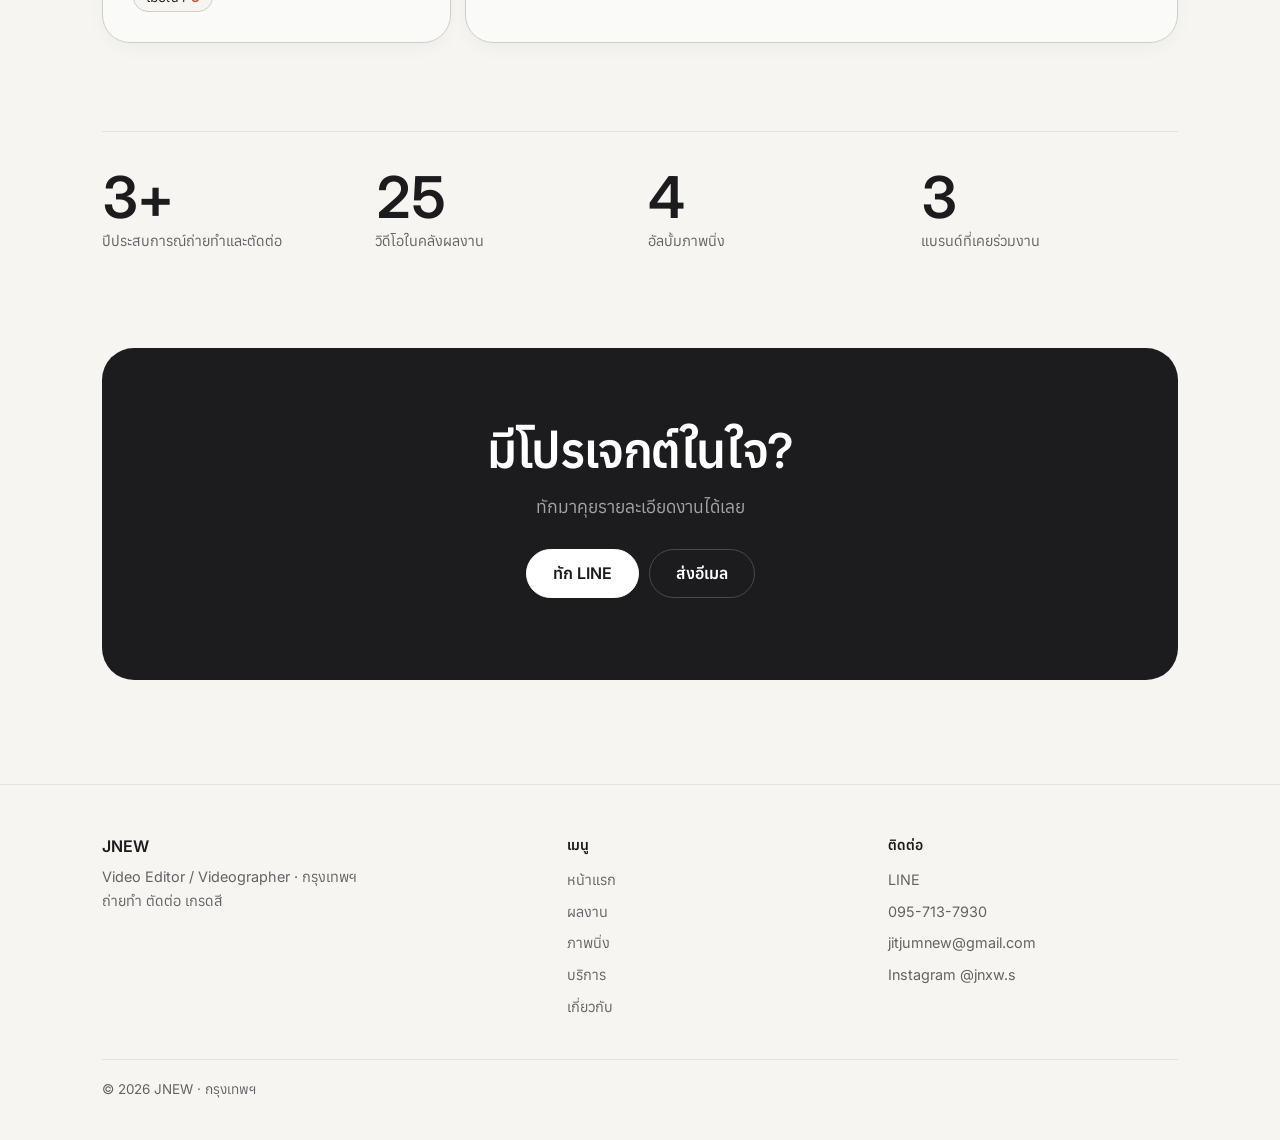
==== commit 7c4e0b9a: "Add files via upload" ====
--- a/index.html
+++ b/index.html
@@ -3,7 +3,7 @@
 <head>
 <meta charset="utf-8">
 <script>(function(){try{var t=localStorage.getItem("jnew-theme");if(t!=="light"&&t!=="dark")t=matchMedia("(prefers-color-scheme:dark)").matches?"dark":"light";document.documentElement.setAttribute("data-theme",t)}catch(e){}})()</script>
-<meta name="theme-color" content="#efefec">
+<meta name="theme-color" content="#F6F5F2">
 <meta name="color-scheme" content="light dark">
 <meta name="viewport" content="width=device-width, initial-scale=1, viewport-fit=cover">
 <meta name="description" content="ผลงานวิดีโอและภาพนิ่งของ JNEW Video Editor / Videographer ในกรุงเทพฯ ถ่ายทำ ตัดต่อ เกรดสี ครบจบในที่เดียว">
@@ -15,8 +15,8 @@
 <meta property="og:description" content="ผลงานวิดีโอและภาพนิ่งของ JNEW Video Editor / Videographer ในกรุงเทพฯ ถ่ายทำ ตัดต่อ เกรดสี ครบจบในที่เดียว">
 <meta property="og:url" content="https://jnewst.github.io/jnewst/">
 <meta property="og:image" content="https://jnewst.github.io/jnewst/og-v3.jpg">
-<meta property="og:image:width" content="1200">
-<meta property="og:image:height" content="630">
+<meta property="og:image:width" content="1376">
+<meta property="og:image:height" content="768">
 <meta property="og:image:type" content="image/jpeg">
 <meta property="og:image:alt" content="JNEW Video Editor / Videographer รับถ่ายทำ ตัดต่อ เกรดสี">
 <meta name="twitter:card" content="summary_large_image">
@@ -26,8 +26,8 @@
 <link rel="icon" href="data:image/svg+xml,%3Csvg xmlns='http://www.w3.org/2000/svg' viewBox='0 0 64 64'%3E%3Ccircle cx='32' cy='32' r='32' fill='%230b0b0b'/%3E%3Cpath d='M35.8 23.6 L35.8 42.8 L38.2 42.8 L38.3 28.7 L45.9 43.3 L48.3 42.8 L48.3 23.6 L45.9 23.6 L45.8 37.7 L38.2 23.2Z M33.6 12.6 L23.6 12.6 L23.6 17.6 L28.6 17.7 L28.6 35.2 L23.4 40.4 L16.8 40.4 L16.8 45.4 L25.4 45.4 L33.6 37.2Z' fill='%23fff'/%3E%3C/svg%3E">
 <title>JNEW Portfolio</title>
 <link rel="stylesheet" href="https://fonts.googleapis.com/css2?family=Inter:wght@400;500;600;700&family=Anuphan:wght@300;400;500;600;700&display=swap">
-<link rel="stylesheet" href="style.css?v=20261117-10">
-<link rel="stylesheet" href="pill.css?v=1">
+<link rel="stylesheet" href="style.css?v=20261126-1">
+<link rel="stylesheet" href="pill.css?v=2">
 </head>
 <body>
 <a class="skip" href="#main">ข้ามไปเนื้อหาหลัก</a>
@@ -44,7 +44,7 @@
 <div class="tiles"><a class="tile" href="works.html"><small>ผลงาน</small><b><span class="nw">คลังวิดีโอ</span><wbr><span class="nw">แยกตามหมวด</span></b><span>คลิปแนวตั้ง โปรโมท รีวิว วิดีโอให้ความรู้ และงาน AI คลิกเพื่อดูได้ทันที</span><div class="tags" id="worktags"></div><i aria-hidden="true">↗</i></a><a class="tile" href="photos.html"><small>ภาพนิ่ง</small><b>อัลบั้มตามงาน</b><span>รวมภาพถ่ายแยกเป็นอัลบั้ม เปิดดูภาพเต็มได้ในหน้าต่างเดียว</span><i aria-hidden="true">↗</i></a><a class="tile" href="services.html"><small>บริการ</small><b>ถ่ายทำ ตัดต่อ เกรดสี</b><span>รวมถึงโมชันกราฟิก และขั้นตอนการทำงาน 5 ขั้นตอน</span><i aria-hidden="true">↗</i></a><a class="tile" href="about.html"><small>เกี่ยวกับ</small><b><span class="nw">ประสบการณ์</span><wbr><span class="nw">และความถนัด</span></b><span>ประวัติการทำงาน โปรแกรมที่ใช้ และสไตล์งานที่ถนัด</span><i aria-hidden="true">↗</i></a></div></section>
 <div class="stats" aria-label="สถิติโดยย่อ">
   <div><b class="num"><span data-stat="years" data-suffix="+" data-to="3">3+</span></b><small>ปีประสบการณ์ถ่ายทำและตัดต่อ</small></div>
-  <div><b class="num"><span data-stat="works" data-to="23">23</span></b><small>วิดีโอในคลังผลงาน</small></div>
+  <div><b class="num"><span data-stat="works" data-to="25">25</span></b><small>วิดีโอในคลังผลงาน</small></div>
   <div><b class="num"><span data-stat="albums" data-to="4">4</span></b><small>อัลบั้มภาพนิ่ง</small></div>
   <div><b class="num"><span data-stat="brands" data-to="3">3</span></b><small><span class="nw">แบรนด์ที่เคยร่วมงาน</span></small></div>
 </div>
@@ -53,7 +53,7 @@
 </main>
 <footer class="ft"><div class="wrap"><div class="fgrid"><div><b>JNEW</b><p>Video Editor / Videographer · กรุงเทพฯ<br>ถ่ายทำ ตัดต่อ เกรดสี</p></div><div><h4>เมนู</h4><a href="index.html">หน้าแรก</a><a href="works.html">ผลงาน</a><a href="photos.html">ภาพนิ่ง</a><a href="services.html">บริการ</a><a href="about.html">เกี่ยวกับ</a></div><div><h4>ติดต่อ</h4><a href="https://line.me/ti/p/kPOHMV6HEb" target="_blank" rel="noopener">LINE</a><a href="tel:+66957137930">095-713-7930</a><a href="mailto:jitjumnew@gmail.com">jitjumnew@gmail.com</a><a href="https://www.instagram.com/jnxw.s?psln=MWlkempwNTc1dDA4Mw==" target="_blank" rel="noopener">Instagram @jnxw.s</a></div></div><p class="fine">© 2026 JNEW · กรุงเทพฯ</p></div></footer>
 <a class="linefab" href="https://line.me/ti/p/kPOHMV6HEb" target="_blank" rel="noopener" aria-label="ทักทาง LINE">ทัก LINE</a>
-<dialog id="vdlg" class="adlg vdlg" aria-label="เล่นวิดีโอ"><div class="ablur"></div><div class="awrap"><div class="ahead"><b id="vtitle"></b><small id="vcat"></small></div><div class="aslot" id="vslot"><div class="apanel" id="vpanel"><img class="acover" id="vcover" alt=""><div class="vplayer" id="vplayer"></div></div></div><div class="vtools"><button class="vshare vnav" id="vprev" type="button" aria-label="คลิปก่อนหน้า">‹ ก่อนหน้า</button><button class="vshare" id="vshare" type="button">คัดลอกลิงก์ผลงานนี้</button><button class="vshare vnav" id="vnext" type="button" aria-label="คลิปถัดไป">ถัดไป ›</button><a class="vext" id="vext" target="_blank" rel="noopener">เล่นไม่ได้? เปิดดูบน Vimeo</a></div></div><button id="vclose">ปิด</button></dialog><script src="site.js?v=20261117-10"></script>
+<dialog id="vdlg" class="adlg vdlg" aria-label="เล่นวิดีโอ"><div class="ablur"></div><div class="awrap"><div class="ahead"><b id="vtitle"></b><small id="vcat"></small></div><div class="aslot" id="vslot"><div class="apanel" id="vpanel"><img class="acover" id="vcover" alt=""><div class="vplayer" id="vplayer"></div></div></div><div class="vtools"><button class="vshare vnav" id="vprev" type="button" aria-label="คลิปก่อนหน้า">‹ ก่อนหน้า</button><button class="vshare" id="vshare" type="button">คัดลอกลิงก์ผลงานนี้</button><button class="vshare vnav" id="vnext" type="button" aria-label="คลิปถัดไป">ถัดไป ›</button><a class="vext" id="vext" target="_blank" rel="noopener">เล่นไม่ได้? เปิดดูบน Vimeo</a></div></div><button id="vclose">ปิด</button></dialog><script src="site.js?v=20261126-1"></script>
 <script src="pill.js?v=1"></script>
 </body>
 </html>
--- a/style.css
+++ b/style.css
@@ -39,7 +39,6 @@
 .card.h .poster{aspect-ratio:16/9}
 .card .poster img{position:absolute;inset:0;width:100%;height:100%;object-fit:cover}
 .card .play{position:relative;z-index:1;width:46px;height:46px;border-radius:50%;background:rgba(0,0,0,.5);border:1px solid rgba(255,255,255,.5);display:grid;place-items:center;font-size:1rem;padding-left:3px}
-.card:hover .poster{filter:brightness(1.3)}
 dialog{border:0;padding:0;background:#000;width:min(960px,94vw);border-radius:6px;position:fixed}
 dialog::backdrop{background:rgba(11,11,11,.85)}
 dialog .box{aspect-ratio:16/9;display:grid;place-items:center;color:#fff;text-align:center;padding:20px}
--- a/pill.css
+++ b/pill.css
@@ -26,3 +26,12 @@
  #pind{display:block;position:absolute;z-index:0;top:5px;bottom:5px;left:0;width:0;border-radius:999px;background:var(--pi);box-shadow:var(--pish);opacity:0;transition:transform .55s cubic-bezier(.34,1.2,.5,1),width .55s cubic-bezier(.34,1.2,.5,1),opacity .3s;will-change:transform,width}
 }
 @media(prefers-reduced-motion:reduce){#vf .au i{animation:none}#pind{transition:none}}
+
+/* ===== Custom Cursor สไตล์ macOS (CSS ล้วน ไม่ใช้ JS; เฉพาะอุปกรณ์ที่มีเมาส์/แทร็กแพด) ===== */
+@media (hover:hover) and (pointer:fine){
+ html{cursor:url("data:image/svg+xml,%3Csvg xmlns='http://www.w3.org/2000/svg' width='32' height='32' viewBox='0 0 32 32'%3E%3Cpath d='M3.4 3.7 L3.4 24.7 L8.6 19.9 L12.2 27.7 L15.4 26.3 L11.9 18.7 L19.4 18.7 Z' fill='%23000' fill-opacity='.16'/%3E%3Cpath d='M2.4 2.9 L2.4 23.9 L7.6 19.1 L11.2 26.9 L14.4 25.5 L10.9 17.9 L18.4 17.9 Z' fill='%23000' fill-opacity='.14'/%3E%3Cpath d='M1.2 1.2 L1.2 22.2 L6.4 17.4 L10 25.2 L13.2 23.8 L9.7 16.2 L17.2 16.2 Z' fill='%23111111' stroke='%23FFFFFF' stroke-width='1.5' stroke-linejoin='round'/%3E%3C/svg%3E") 0 0,auto!important}
+ body,body *{cursor:inherit!important}
+ body .reel{cursor:grab!important}
+ body .reel.drag{cursor:grabbing!important}
+ body :is(a,button,[role=button],.clickable,.card,.tile,.ct,.rc,.cp,.tgl,.mbtn,summary,select,label[for],[tabindex]:not([tabindex="-1"]),.ss-stage){cursor:url("data:image/svg+xml,%3Csvg xmlns='http://www.w3.org/2000/svg' width='32' height='32' viewBox='0 0 32 32'%3E%3Cpath d='M10.5 1.8 C9.2 1.8 8.2 2.8 8.2 4.1 V14.6 L6.6 13 C5.7 12.1 4.3 12.2 3.7 13.2 C3.3 13.9 3.5 14.6 4 15.2 L9 22.4 C10.2 24.3 12.2 25.5 14.5 25.5 H18.7 C22 25.5 24.5 22.9 24.5 19.6 V14.3 C24.5 13.2 23.7 12.4 22.7 12.4 C22.2 12.4 21.8 12.6 21.4 12.9 C21.2 12 20.4 11.4 19.5 11.4 C19 11.4 18.5 11.6 18.1 11.9 C17.8 11.1 17.1 10.6 16.3 10.6 C15.1 10.6 12.8 10.9 12.8 11.2 V4.1 C12.8 2.8 11.8 1.8 10.5 1.8 Z' transform='translate%281.6 2%29' fill='%23000' fill-opacity='.18'/%3E%3Cpath d='M10.5 1.8 C9.2 1.8 8.2 2.8 8.2 4.1 V14.6 L6.6 13 C5.7 12.1 4.3 12.2 3.7 13.2 C3.3 13.9 3.5 14.6 4 15.2 L9 22.4 C10.2 24.3 12.2 25.5 14.5 25.5 H18.7 C22 25.5 24.5 22.9 24.5 19.6 V14.3 C24.5 13.2 23.7 12.4 22.7 12.4 C22.2 12.4 21.8 12.6 21.4 12.9 C21.2 12 20.4 11.4 19.5 11.4 C19 11.4 18.5 11.6 18.1 11.9 C17.8 11.1 17.1 10.6 16.3 10.6 C15.1 10.6 12.8 10.9 12.8 11.2 V4.1 C12.8 2.8 11.8 1.8 10.5 1.8 Z' fill='%23FFFFFF' stroke='%23111111' stroke-width='1.3' stroke-linejoin='round'/%3E%3Cpath d='M16.6 15 V20.6 M20.4 14.6 V20.6' stroke='%23111111' stroke-width='1' stroke-linecap='round' fill='none'/%3E%3C/svg%3E") 10 2,pointer!important}
+}
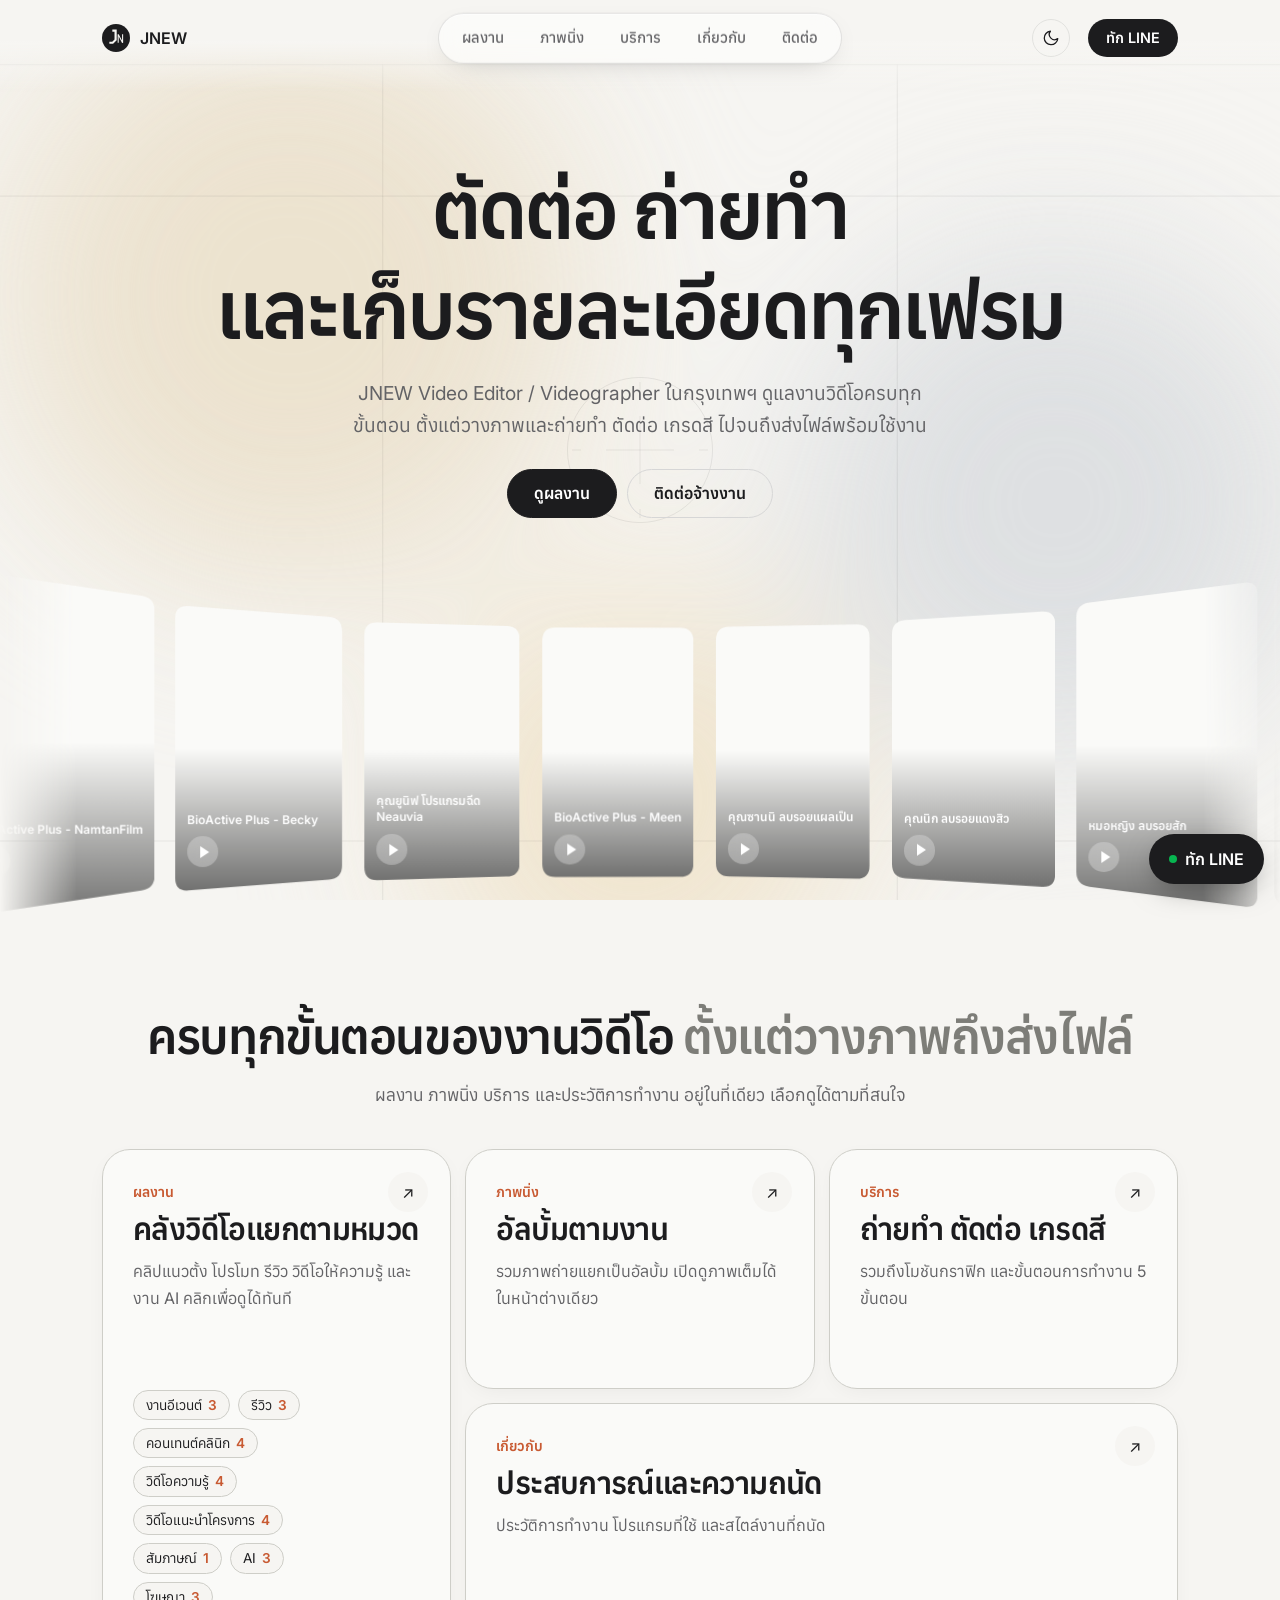
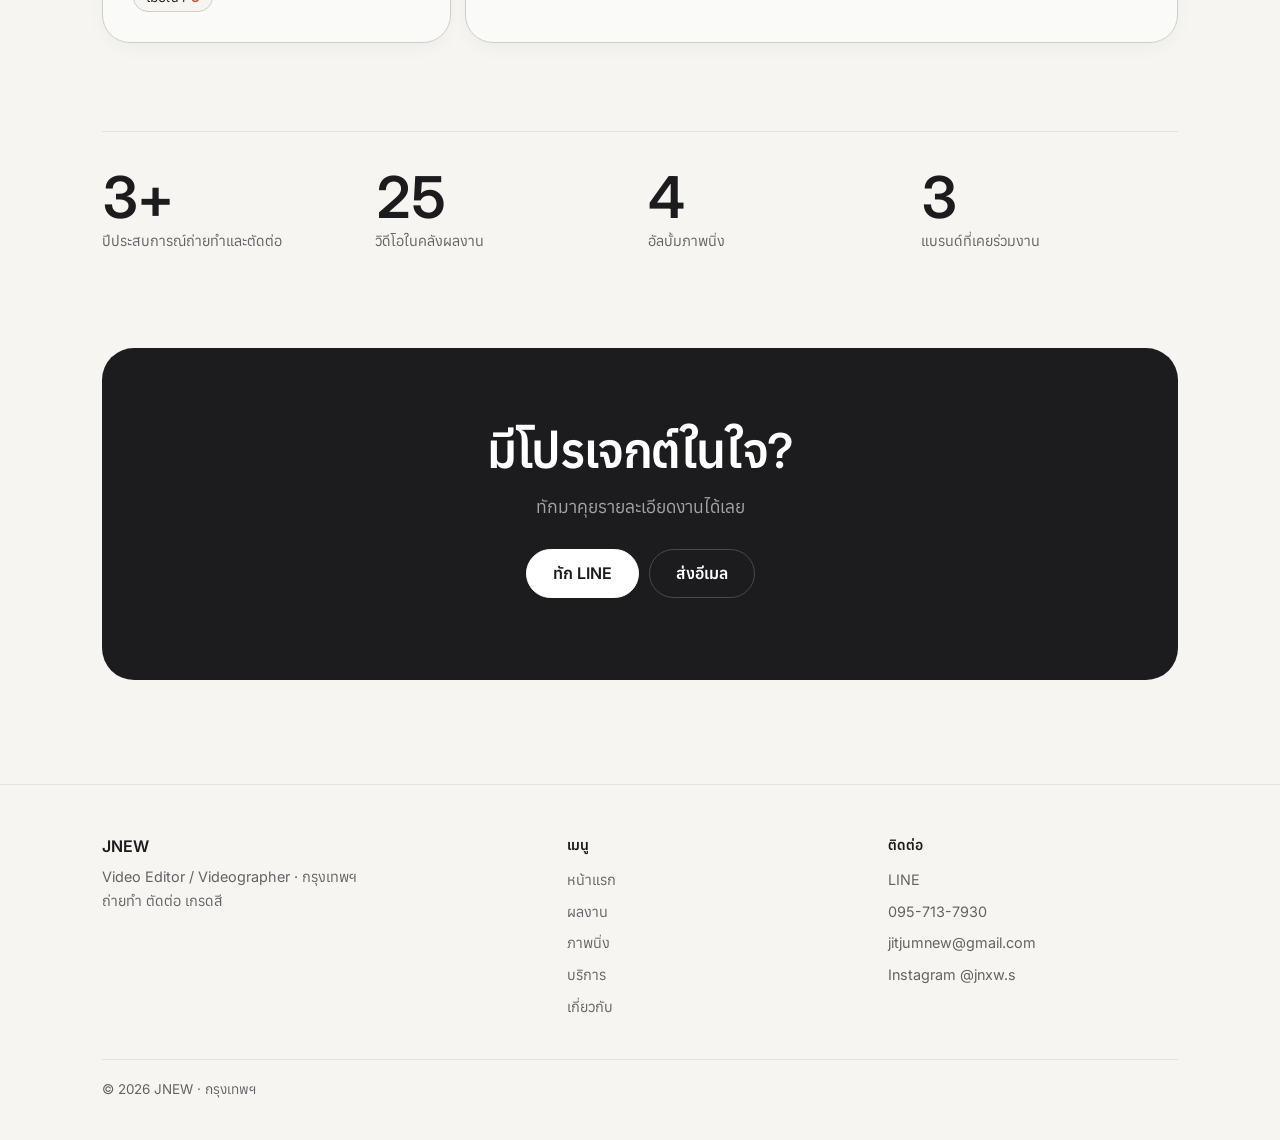
==== commit a4116513: "Add files via upload" ====
--- a/index.html
+++ b/index.html
@@ -34,7 +34,7 @@
 <header class="top" id="top"><div class="bar"><a class="brand" href="index.html" aria-label="หน้าแรก"><svg viewBox="0 0 64 64" aria-hidden="true"><circle cx="32" cy="32" r="32" fill="#0b0b0b"/><path d="M35.8 23.6 L35.8 42.8 L38.2 42.8 L38.3 28.7 L45.9 43.3 L48.3 42.8 L48.3 23.6 L45.9 23.6 L45.8 37.7 L38.2 23.2Z M33.6 12.6 L23.6 12.6 L23.6 17.6 L28.6 17.7 L28.6 35.2 L23.4 40.4 L16.8 40.4 L16.8 45.4 L25.4 45.4 L33.6 37.2Z" fill="#fff"/></svg><span><b>JNEW</b></span></a><nav id="menu" aria-label="เมนูหลัก"><a href="works.html">ผลงาน</a><a href="photos.html" id="navphotos">ภาพนิ่ง</a><a href="services.html">บริการ</a><a href="about.html">เกี่ยวกับ</a><a href="contact.html">ติดต่อ</a></nav><button class="tgl" type="button" aria-label="เปลี่ยนเป็นโหมดมืด"><svg class="i-sun" viewBox="0 0 24 24" aria-hidden="true"><circle cx="12" cy="12" r="4"/><path d="M12 2v2M12 20v2M4.9 4.9l1.4 1.4M17.7 17.7l1.4 1.4M2 12h2M20 12h2M4.9 19.1l1.4-1.4M17.7 6.3l1.4-1.4"/></svg><svg class="i-moon" viewBox="0 0 24 24" aria-hidden="true"><path d="M21 12.8A9 9 0 1 1 11.2 3a7 7 0 0 0 9.8 9.8z"/></svg></button><a class="cta" href="https://line.me/ti/p/kPOHMV6HEb" target="_blank" rel="noopener">ทัก LINE</a><button class="mbtn" type="button" aria-label="เมนู" aria-expanded="false" aria-controls="menu"><i></i><i></i></button></div></header>
 <main id="main">
 <div class="wrap hero">
-<h1><span class="nw">ตัดต่อ</span> <span class="nw">ถ่ายทำ</span><br><span class="nw">และเก็บ</span><wbr><span class="nw">รายละเอียด</span><wbr><span class="nw">ทุกเฟรม</span></h1>
+<h1><span class="nw">ตัดต่อ</span> <span class="nw">ถ่ายทำ</span> <br><span class="nw">และเก็บ</span><wbr><span class="nw">รายละเอียด</span><wbr><span class="nw">ทุกเฟรม</span></h1>
 <p class="lead">JNEW Video Editor / Videographer ในกรุงเทพฯ ดูแลงานวิดีโอครบทุกขั้นตอน ตั้งแต่วางภาพและถ่ายทำ ตัดต่อ เกรดสี ไปจนถึงส่งไฟล์พร้อมใช้งาน</p>
 <a class="btn" href="works.html">ดูผลงาน</a><a class="btn o" href="https://line.me/ti/p/kPOHMV6HEb" target="_blank" rel="noopener">ติดต่อจ้างงาน</a>
 </div>
